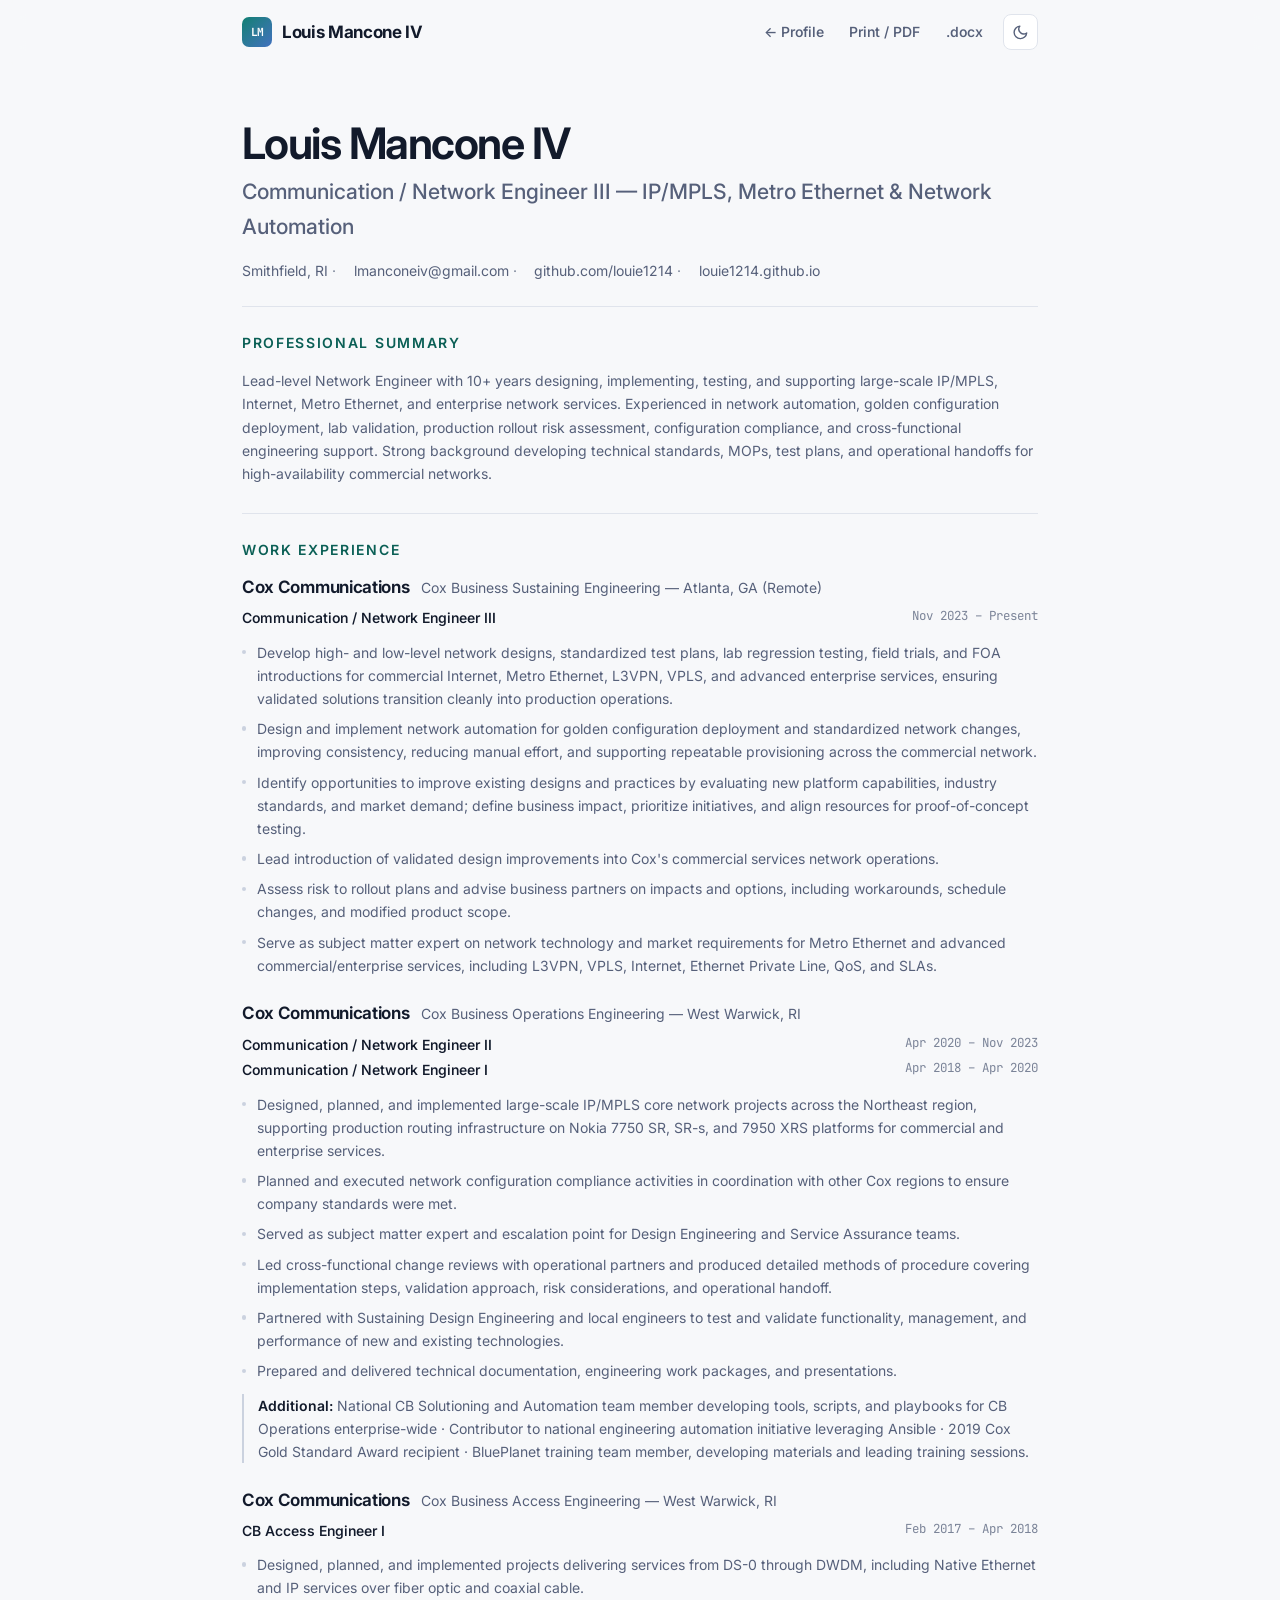
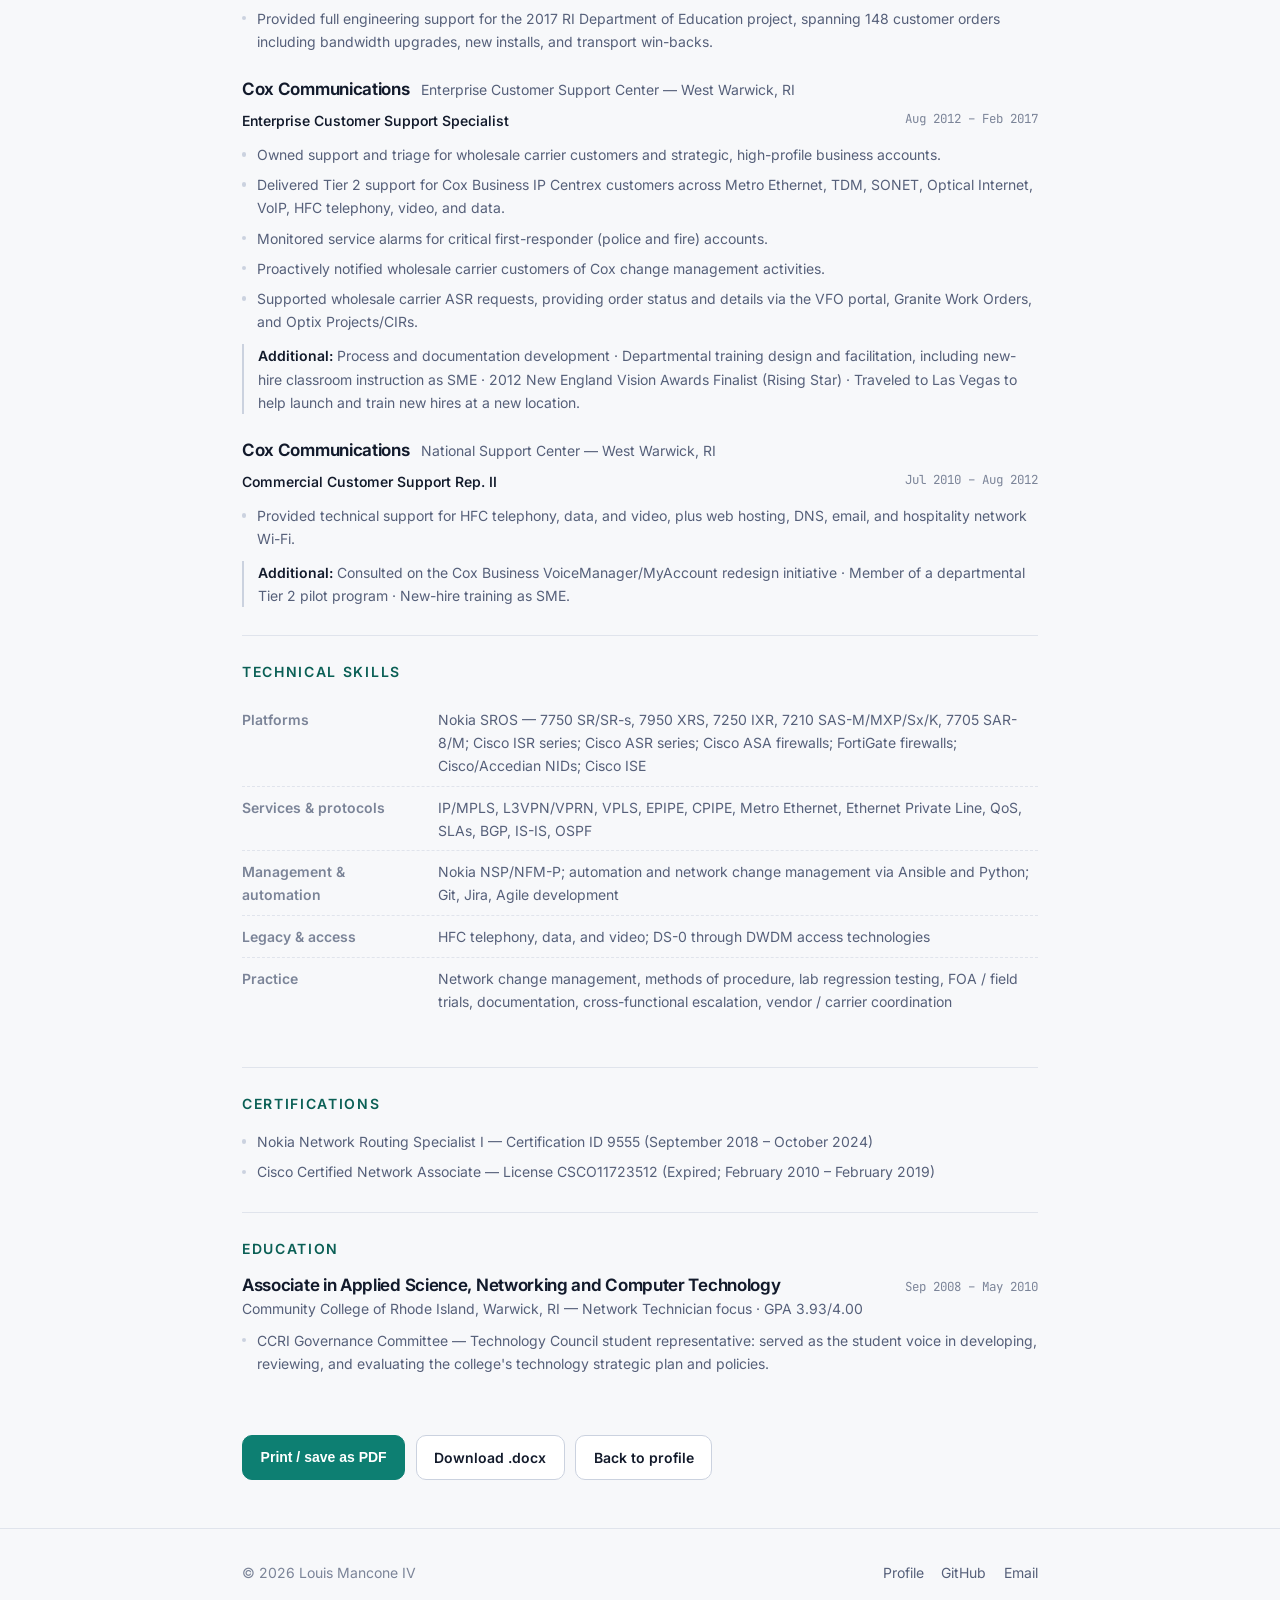
==== resume.html @ 304a7817 "Add baseline professional profile site Static GitHub Pages user site built from the résumé: a single" ====
<!DOCTYPE html>
<html lang="en">
<head>
<meta charset="utf-8">
<meta name="viewport" content="width=device-width, initial-scale=1">
<title>Résumé — Louis Mancone IV</title>
<meta name="description" content="Résumé of Louis Mancone IV — network engineer specializing in IP/MPLS, Metro Ethernet, enterprise services, and network automation.">
<meta name="author" content="Louis Mancone IV">
<link rel="canonical" href="https://louie1214.github.io/resume.html">
<link rel="icon" href="data:image/svg+xml,%3Csvg xmlns='http://www.w3.org/2000/svg' viewBox='0 0 32 32'%3E%3Crect width='32' height='32' rx='7' fill='%230d7f72'/%3E%3Ctext x='16' y='22' font-family='monospace' font-size='15' font-weight='700' fill='%23fff' text-anchor='middle'%3ELM%3C/text%3E%3C/svg%3E">

<link rel="preconnect" href="https://fonts.googleapis.com">
<link rel="preconnect" href="https://fonts.gstatic.com" crossorigin>
<link rel="stylesheet" href="https://fonts.googleapis.com/css2?family=Inter:wght@400;500;600;700&family=JetBrains+Mono:wght@400;600&display=swap">
<link rel="stylesheet" href="assets/css/site.css">

<style>
  .resume { --maxw: 860px; }
  .resume .wrap { max-width: 860px; }

  .cv-header { padding-block: clamp(2rem, 6vw, 3.25rem) 1.5rem; }
  .cv-header h1 { font-size: var(--step-3); letter-spacing: -.035em; }
  .cv-header .cv-title { font-size: var(--step-1); color: var(--text-muted); margin-top: .35rem; font-weight: 500; }
  .cv-contact {
    display: flex; flex-wrap: wrap; gap: .3rem 1.1rem;
    margin-top: .9rem; font-size: var(--step--1); color: var(--text-muted);
  }
  .cv-contact a { color: var(--text-muted); }
  .cv-contact a:hover { color: var(--accent-text); }
  .cv-contact li::after { content: " \00B7"; color: var(--text-faint); }
  .cv-contact li:last-child::after { content: ""; }
  .cv-contact { list-style: none; }

  .cv-section { padding-block: 1.75rem; border-top: 1px solid var(--line); }
  .cv-section > h2 {
    font-size: var(--step--1); text-transform: uppercase; letter-spacing: .12em;
    color: var(--accent-text); font-weight: 600; margin-bottom: 1.1rem;
  }

  .cv-entry { margin-bottom: 1.6rem; }
  .cv-entry:last-child { margin-bottom: 0; }
  .cv-entry-head { display: flex; flex-wrap: wrap; align-items: baseline; gap: .15rem .7rem; }
  .cv-entry-head h3 { font-size: var(--step-0); font-weight: 650; }
  .cv-entry-head .cv-where { color: var(--text-muted); font-size: var(--step--1); }
  .cv-entry-head .cv-when {
    margin-left: auto; color: var(--text-faint);
    font-family: var(--font-mono); font-size: .78rem; white-space: nowrap;
  }
  @media (max-width: 620px) { .cv-entry-head .cv-when { margin-left: 0; } }

  .cv-roles { margin: .45rem 0 .7rem; display: grid; gap: .15rem; }
  .cv-roles li {
    display: flex; gap: .7rem; flex-wrap: wrap;
    font-size: var(--step--1); font-weight: 550;
  }
  .cv-roles li span {
    margin-left: auto; color: var(--text-faint);
    font-family: var(--font-mono); font-size: .78rem; font-weight: 400; white-space: nowrap;
  }

  .cv-list { display: grid; gap: .45rem; color: var(--text-muted); font-size: var(--step--1); }
  .cv-list li { display: flex; gap: .65rem; }
  .cv-list li::before {
    content: ""; width: .28rem; height: .28rem; border-radius: 50%;
    background: var(--line-strong); flex: none; margin-top: .66em;
  }

  .cv-note {
    margin-top: .7rem; font-size: var(--step--1); color: var(--text-muted);
    padding-left: .9rem; border-left: 2px solid var(--line-strong);
  }
  .cv-note b { color: var(--text); font-weight: 600; }

  .cv-skill-row {
    display: grid; grid-template-columns: 11rem minmax(0, 1fr);
    gap: .4rem 1.25rem; padding-block: .55rem;
    border-bottom: 1px dashed var(--line);
    font-size: var(--step--1);
  }
  .cv-skill-row:last-child { border-bottom: none; }
  .cv-skill-row dt { color: var(--text-faint); font-weight: 600; }
  .cv-skill-row dd { margin: 0; color: var(--text-muted); }
  @media (max-width: 620px) { .cv-skill-row { grid-template-columns: 1fr; gap: .1rem; } }

  @media print {
    .cv-header { padding-block: 0 .6rem; }
    .cv-section { padding-block: .7rem; }
    .cv-entry { margin-bottom: .85rem; break-inside: avoid; }
    .cv-section > h2 { margin-bottom: .55rem; }
  }
</style>

<script>
  try {
    var t = localStorage.getItem('theme');
    if (t === 'light' || t === 'dark') document.documentElement.setAttribute('data-theme', t);
  } catch (e) {}
</script>
</head>
<body class="resume">

<a class="skip-link" href="#main">Skip to content</a>

<header class="site-header" id="siteHeader">
  <div class="wrap nav">
    <a class="brand" href="index.html"><span class="brand-mark" aria-hidden="true">LM</span> <span class="brand-name">Louis Mancone IV</span></a>
    <nav class="nav-links" aria-label="Site navigation">
      <a href="index.html">&larr; Profile</a>
      <a href="#" id="printBtn">Print / PDF</a>
      <a href="assets/Louis-Mancone-IV-Resume.docx" class="nav-hide-sm">.docx</a>
      <button class="theme-toggle" id="themeToggle" type="button" aria-label="Toggle color theme">
        <svg class="icon-moon" viewBox="0 0 24 24" fill="none" stroke="currentColor" stroke-width="2" stroke-linecap="round" stroke-linejoin="round" aria-hidden="true"><path d="M21 12.79A9 9 0 1 1 11.21 3 7 7 0 0 0 21 12.79z"/></svg>
        <svg class="icon-sun" viewBox="0 0 24 24" fill="none" stroke="currentColor" stroke-width="2" stroke-linecap="round" stroke-linejoin="round" aria-hidden="true"><circle cx="12" cy="12" r="4"/><path d="M12 2v2M12 20v2M4.93 4.93l1.41 1.41M17.66 17.66l1.41 1.41M2 12h2M20 12h2M6.34 17.66l-1.41 1.41M19.07 4.93l-1.41 1.41"/></svg>
      </button>
    </nav>
  </div>
</header>

<main id="main" class="wrap">

  <div class="cv-header">
    <h1>Louis Mancone IV</h1>
    <p class="cv-title">Communication / Network Engineer III &mdash; IP/MPLS, Metro Ethernet &amp; Network Automation</p>
    <ul class="cv-contact">
      <li>Smithfield, RI</li>
      <li><a href="mailto:lmanconeiv@gmail.com">lmanconeiv@gmail.com</a></li>
      <li><a href="https://github.com/louie1214">github.com/louie1214</a></li>
      <li><a href="https://louie1214.github.io/">louie1214.github.io</a></li>
    </ul>
  </div>

  <!-- SUMMARY -->
  <section class="cv-section">
    <h2>Professional summary</h2>
    <p style="color: var(--text-muted); font-size: var(--step--1);">
      Lead-level Network Engineer with 10+ years designing, implementing, testing, and supporting
      large-scale IP/MPLS, Internet, Metro Ethernet, and enterprise network services. Experienced in
      network automation, golden configuration deployment, lab validation, production rollout risk
      assessment, configuration compliance, and cross-functional engineering support. Strong background
      developing technical standards, MOPs, test plans, and operational handoffs for high-availability
      commercial networks.
    </p>
  </section>

  <!-- EXPERIENCE -->
  <section class="cv-section">
    <h2>Work experience</h2>

    <article class="cv-entry">
      <div class="cv-entry-head">
        <h3>Cox Communications</h3>
        <span class="cv-where">Cox Business Sustaining Engineering &mdash; Atlanta, GA (Remote)</span>
      </div>
      <ul class="cv-roles">
        <li>Communication / Network Engineer III <span>Nov 2023 &ndash; Present</span></li>
      </ul>
      <ul class="cv-list">
        <li>Develop high- and low-level network designs, standardized test plans, lab regression testing, field trials, and FOA introductions for commercial Internet, Metro Ethernet, L3VPN, VPLS, and advanced enterprise services, ensuring validated solutions transition cleanly into production operations.</li>
        <li>Design and implement network automation for golden configuration deployment and standardized network changes, improving consistency, reducing manual effort, and supporting repeatable provisioning across the commercial network.</li>
        <li>Identify opportunities to improve existing designs and practices by evaluating new platform capabilities, industry standards, and market demand; define business impact, prioritize initiatives, and align resources for proof-of-concept testing.</li>
        <li>Lead introduction of validated design improvements into Cox's commercial services network operations.</li>
        <li>Assess risk to rollout plans and advise business partners on impacts and options, including workarounds, schedule changes, and modified product scope.</li>
        <li>Serve as subject matter expert on network technology and market requirements for Metro Ethernet and advanced commercial/enterprise services, including L3VPN, VPLS, Internet, Ethernet Private Line, QoS, and SLAs.</li>
      </ul>
    </article>

    <article class="cv-entry">
      <div class="cv-entry-head">
        <h3>Cox Communications</h3>
        <span class="cv-where">Cox Business Operations Engineering &mdash; West Warwick, RI</span>
      </div>
      <ul class="cv-roles">
        <li>Communication / Network Engineer II <span>Apr 2020 &ndash; Nov 2023</span></li>
        <li>Communication / Network Engineer I <span>Apr 2018 &ndash; Apr 2020</span></li>
      </ul>
      <ul class="cv-list">
        <li>Designed, planned, and implemented large-scale IP/MPLS core network projects across the Northeast region, supporting production routing infrastructure on Nokia 7750 SR, SR-s, and 7950 XRS platforms for commercial and enterprise services.</li>
        <li>Planned and executed network configuration compliance activities in coordination with other Cox regions to ensure company standards were met.</li>
        <li>Served as subject matter expert and escalation point for Design Engineering and Service Assurance teams.</li>
        <li>Led cross-functional change reviews with operational partners and produced detailed methods of procedure covering implementation steps, validation approach, risk considerations, and operational handoff.</li>
        <li>Partnered with Sustaining Design Engineering and local engineers to test and validate functionality, management, and performance of new and existing technologies.</li>
        <li>Prepared and delivered technical documentation, engineering work packages, and presentations.</li>
      </ul>
      <p class="cv-note">
        <b>Additional:</b> National CB Solutioning and Automation team member developing tools, scripts, and
        playbooks for CB Operations enterprise-wide &middot; Contributor to national engineering automation
        initiative leveraging Ansible &middot; 2019 Cox Gold Standard Award recipient &middot; BluePlanet
        training team member, developing materials and leading training sessions.
      </p>
    </article>

    <article class="cv-entry">
      <div class="cv-entry-head">
        <h3>Cox Communications</h3>
        <span class="cv-where">Cox Business Access Engineering &mdash; West Warwick, RI</span>
      </div>
      <ul class="cv-roles">
        <li>CB Access Engineer I <span>Feb 2017 &ndash; Apr 2018</span></li>
      </ul>
      <ul class="cv-list">
        <li>Designed, planned, and implemented projects delivering services from DS-0 through DWDM, including Native Ethernet and IP services over fiber optic and coaxial cable.</li>
        <li>Provided full engineering support for the 2017 RI Department of Education project, spanning 148 customer orders including bandwidth upgrades, new installs, and transport win-backs.</li>
      </ul>
    </article>

    <article class="cv-entry">
      <div class="cv-entry-head">
        <h3>Cox Communications</h3>
        <span class="cv-where">Enterprise Customer Support Center &mdash; West Warwick, RI</span>
      </div>
      <ul class="cv-roles">
        <li>Enterprise Customer Support Specialist <span>Aug 2012 &ndash; Feb 2017</span></li>
      </ul>
      <ul class="cv-list">
        <li>Owned support and triage for wholesale carrier customers and strategic, high-profile business accounts.</li>
        <li>Delivered Tier 2 support for Cox Business IP Centrex customers across Metro Ethernet, TDM, SONET, Optical Internet, VoIP, HFC telephony, video, and data.</li>
        <li>Monitored service alarms for critical first-responder (police and fire) accounts.</li>
        <li>Proactively notified wholesale carrier customers of Cox change management activities.</li>
        <li>Supported wholesale carrier ASR requests, providing order status and details via the VFO portal, Granite Work Orders, and Optix Projects/CIRs.</li>
      </ul>
      <p class="cv-note">
        <b>Additional:</b> Process and documentation development &middot; Departmental training design and
        facilitation, including new-hire classroom instruction as SME &middot; 2012 New England Vision Awards
        Finalist (Rising Star) &middot; Traveled to Las Vegas to help launch and train new hires at a new location.
      </p>
    </article>

    <article class="cv-entry">
      <div class="cv-entry-head">
        <h3>Cox Communications</h3>
        <span class="cv-where">National Support Center &mdash; West Warwick, RI</span>
      </div>
      <ul class="cv-roles">
        <li>Commercial Customer Support Rep. II <span>Jul 2010 &ndash; Aug 2012</span></li>
      </ul>
      <ul class="cv-list">
        <li>Provided technical support for HFC telephony, data, and video, plus web hosting, DNS, email, and hospitality network Wi-Fi.</li>
      </ul>
      <p class="cv-note">
        <b>Additional:</b> Consulted on the Cox Business VoiceManager/MyAccount redesign initiative &middot;
        Member of a departmental Tier 2 pilot program &middot; New-hire training as SME.
      </p>
    </article>
  </section>

  <!-- SKILLS -->
  <section class="cv-section">
    <h2>Technical skills</h2>
    <dl>
      <div class="cv-skill-row">
        <dt>Platforms</dt>
        <dd>Nokia SROS &mdash; 7750 SR/SR-s, 7950 XRS, 7250 IXR, 7210 SAS-M/MXP/Sx/K, 7705 SAR-8/M; Cisco ISR series; Cisco ASR series; Cisco ASA firewalls; FortiGate firewalls; Cisco/Accedian NIDs; Cisco ISE</dd>
      </div>
      <div class="cv-skill-row">
        <dt>Services &amp; protocols</dt>
        <dd>IP/MPLS, L3VPN/VPRN, VPLS, EPIPE, CPIPE, Metro Ethernet, Ethernet Private Line, QoS, SLAs, BGP, IS-IS, OSPF</dd>
      </div>
      <div class="cv-skill-row">
        <dt>Management &amp; automation</dt>
        <dd>Nokia NSP/NFM-P; automation and network change management via Ansible and Python; Git, Jira, Agile development</dd>
      </div>
      <div class="cv-skill-row">
        <dt>Legacy &amp; access</dt>
        <dd>HFC telephony, data, and video; DS-0 through DWDM access technologies</dd>
      </div>
      <div class="cv-skill-row">
        <dt>Practice</dt>
        <dd>Network change management, methods of procedure, lab regression testing, FOA / field trials, documentation, cross-functional escalation, vendor / carrier coordination</dd>
      </div>
    </dl>
  </section>

  <!-- CERTIFICATIONS -->
  <section class="cv-section">
    <h2>Certifications</h2>
    <ul class="cv-list">
      <li>Nokia Network Routing Specialist I &mdash; Certification ID 9555 (September 2018 &ndash; October 2024)</li>
      <li>Cisco Certified Network Associate &mdash; License CSCO11723512 (Expired; February 2010 &ndash; February 2019)</li>
    </ul>
  </section>

  <!-- EDUCATION -->
  <section class="cv-section">
    <h2>Education</h2>
    <article class="cv-entry">
      <div class="cv-entry-head">
        <h3>Associate in Applied Science, Networking and Computer Technology</h3>
        <span class="cv-when">Sep 2008 &ndash; May 2010</span>
      </div>
      <p class="cv-where" style="color: var(--text-muted); font-size: var(--step--1);">
        Community College of Rhode Island, Warwick, RI &mdash; Network Technician focus &middot; GPA 3.93/4.00
      </p>
      <ul class="cv-list" style="margin-top:.5rem">
        <li>CCRI Governance Committee &mdash; Technology Council student representative: served as the student voice in developing, reviewing, and evaluating the college's technology strategic plan and policies.</li>
      </ul>
    </article>
  </section>

  <div class="cta-row no-print" style="padding-bottom: 3rem;">
    <button class="btn btn-primary" type="button" id="printBtn2">Print / save as PDF</button>
    <a class="btn" href="assets/Louis-Mancone-IV-Resume.docx">Download .docx</a>
    <a class="btn" href="index.html">Back to profile</a>
  </div>

</main>

<footer class="site-footer no-print">
  <div class="wrap footer-row">
    <span>&copy; <span id="year">2026</span> Louis Mancone IV</span>
    <nav aria-label="Footer">
      <a href="index.html">Profile</a>
      <a href="https://github.com/louie1214">GitHub</a>
      <a href="mailto:lmanconeiv@gmail.com">Email</a>
    </nav>
  </div>
</footer>

<script src="assets/js/site.js"></script>
<script>
  ['printBtn', 'printBtn2'].forEach(function (id) {
    var el = document.getElementById(id);
    if (el) {
      el.addEventListener('click', function (e) { e.preventDefault(); window.print(); });
    }
  });
</script>
</body>
</html>
---- assets/css/site.css ----
/* ==========================================================================
   Louis Mancone IV — professional profile
   tokens → base → layout → components → print
   ========================================================================== */

:root {
  color-scheme: light dark;

  /* light palette (default) */
  --bg:            #f7f8fa;
  --bg-elev:       #ffffff;
  --bg-sunken:     #eef0f4;
  --text:          #121a2b;
  --text-muted:    #56607a;
  --text-faint:    #7b8498;
  --line:          #e0e4ec;
  --line-strong:   #cbd2df;
  --accent:        #0d7f72;
  --accent-soft:   #e2f4f1;
  --accent-text:   #0a5f55;
  --accent-ink:    #ffffff;
  --shadow:        0 1px 2px rgba(16,24,40,.05), 0 8px 24px -12px rgba(16,24,40,.18);
  --shadow-lift:   0 2px 4px rgba(16,24,40,.06), 0 18px 40px -18px rgba(16,24,40,.28);

  --font-sans: "Inter", ui-sans-serif, system-ui, -apple-system, "Segoe UI", Roboto, Helvetica, Arial, sans-serif;
  --font-mono: "JetBrains Mono", ui-monospace, SFMono-Regular, Menlo, Consolas, monospace;

  --maxw: 1080px;
  --radius: 14px;
  --radius-sm: 9px;

  --step--1: clamp(.80rem, .77rem + .14vw, .875rem);
  --step-0:  clamp(.95rem, .91rem + .20vw, 1.0625rem);
  --step-1:  clamp(1.12rem, 1.05rem + .34vw, 1.33rem);
  --step-2:  clamp(1.38rem, 1.24rem + .66vw, 1.85rem);
  --step-3:  clamp(1.85rem, 1.55rem + 1.45vw, 3.0rem);
}

/* dark palette */
@media (prefers-color-scheme: dark) {
  :root:not([data-theme="light"]) {
    --bg:          #0b0f17;
    --bg-elev:     #121823;
    --bg-sunken:   #0e131d;
    --text:        #e6eaf2;
    --text-muted:  #9aa5bb;
    --text-faint:  #6f7a90;
    --line:        #1f2736;
    --line-strong: #2c3647;
    --accent:      #2dd4bf;
    --accent-soft: #10332f;
    --accent-text: #5eead4;
    --accent-ink:  #04221e;
    --shadow:      0 1px 2px rgba(0,0,0,.4), 0 8px 24px -12px rgba(0,0,0,.6);
    --shadow-lift: 0 2px 4px rgba(0,0,0,.45), 0 18px 40px -18px rgba(0,0,0,.75);
  }
}

:root[data-theme="dark"] {
  --bg:          #0b0f17;
  --bg-elev:     #121823;
  --bg-sunken:   #0e131d;
  --text:        #e6eaf2;
  --text-muted:  #9aa5bb;
  --text-faint:  #6f7a90;
  --line:        #1f2736;
  --line-strong: #2c3647;
  --accent:      #2dd4bf;
  --accent-soft: #10332f;
  --accent-text: #5eead4;
  --accent-ink:  #04221e;
  --shadow:      0 1px 2px rgba(0,0,0,.4), 0 8px 24px -12px rgba(0,0,0,.6);
  --shadow-lift: 0 2px 4px rgba(0,0,0,.45), 0 18px 40px -18px rgba(0,0,0,.75);
}

/* ---------- base ---------- */

*, *::before, *::after { box-sizing: border-box; }

html { scroll-behavior: smooth; scroll-padding-top: 5.5rem; }

@media (prefers-reduced-motion: reduce) {
  html { scroll-behavior: auto; }
  *, *::before, *::after { animation-duration: .01ms !important; transition-duration: .01ms !important; }
}

body {
  margin: 0;
  background: var(--bg);
  color: var(--text);
  font-family: var(--font-sans);
  font-size: var(--step-0);
  line-height: 1.65;
  -webkit-font-smoothing: antialiased;
  text-rendering: optimizeLegibility;
}

h1, h2, h3, h4 { line-height: 1.2; margin: 0; font-weight: 650; letter-spacing: -.018em; }
p { margin: 0; }
ul { margin: 0; padding: 0; list-style: none; }

a { color: var(--accent-text); text-decoration: none; }
a:hover { text-decoration: underline; text-underline-offset: 3px; }

:focus-visible { outline: 2px solid var(--accent); outline-offset: 3px; border-radius: 4px; }

img { max-width: 100%; display: block; }

.visually-hidden {
  position: absolute; width: 1px; height: 1px; padding: 0; margin: -1px;
  overflow: hidden; clip: rect(0 0 0 0); white-space: nowrap; border: 0;
}

.skip-link {
  position: absolute; left: 50%; top: .5rem; transform: translate(-50%, -300%);
  background: var(--accent); color: var(--accent-ink);
  padding: .6rem 1rem; border-radius: 8px;
  z-index: 100; font-weight: 600; transition: transform .15s ease;
}
.skip-link:focus { transform: translate(-50%, 0); }

/* ---------- layout ---------- */

.wrap {
  width: 100%;
  max-width: var(--maxw);
  margin-inline: auto;
  padding-inline: clamp(1.1rem, 4vw, 2rem);
}

.section { padding-block: clamp(3rem, 7vw, 5.5rem); }
.section + .section { border-top: 1px solid var(--line); }

.section-head {
  display: flex; align-items: baseline; gap: 1rem;
  margin-bottom: 2.25rem; flex-wrap: wrap;
}
.section-head h2 { font-size: var(--step-2); }
.section-kicker {
  font-family: var(--font-mono);
  font-size: var(--step--1);
  letter-spacing: .09em;
  text-transform: uppercase;
  color: var(--accent-text);
}
.section-note { color: var(--text-faint); font-size: var(--step--1); margin-left: auto; }

/* ---------- header ---------- */

.site-header {
  position: sticky; top: 0; z-index: 50;
  background: color-mix(in srgb, var(--bg) 84%, transparent);
  backdrop-filter: saturate(160%) blur(12px);
  border-bottom: 1px solid transparent;
  transition: border-color .2s ease;
}
.site-header[data-stuck="true"] { border-bottom-color: var(--line); }

.nav { display: flex; align-items: center; gap: 1rem; min-height: 4rem; }

.brand {
  font-weight: 700; letter-spacing: -.02em; color: var(--text);
  display: inline-flex; align-items: center; gap: .6rem;
  white-space: nowrap;
}
.brand:hover { text-decoration: none; }

/* on narrow screens the monogram carries the identity alone, so the nav row fits */
@media (max-width: 600px) { .brand-name { display: none; } }
.brand-mark {
  width: 1.9rem; height: 1.9rem; flex: none;
  border-radius: 7px;
  background: linear-gradient(135deg, var(--accent), color-mix(in srgb, var(--accent) 40%, #6366f1));
  color: var(--accent-ink);
  display: grid; place-items: center;
  font-family: var(--font-mono); font-size: .7rem; font-weight: 700;
}

.nav-links { display: flex; gap: .2rem; margin-left: auto; align-items: center; }
.nav-links a {
  color: var(--text-muted);
  font-size: var(--step--1);
  font-weight: 550;
  padding: .45rem .7rem;
  border-radius: 8px;
}
.nav-links a:hover { color: var(--text); background: var(--bg-sunken); text-decoration: none; }
.nav-links a[aria-current="true"] { color: var(--accent-text); background: var(--accent-soft); }

@media (max-width: 780px) { .nav-hide-sm { display: none !important; } }

.theme-toggle {
  margin-left: .35rem;
  width: 2.2rem; height: 2.2rem; flex: none;
  display: grid; place-items: center;
  border: 1px solid var(--line); border-radius: 8px;
  background: var(--bg-elev); color: var(--text-muted);
  cursor: pointer;
}
.theme-toggle:hover { color: var(--text); border-color: var(--line-strong); }
.theme-toggle svg { width: 1.05rem; height: 1.05rem; }
.theme-toggle .icon-sun { display: none; }
.theme-toggle .icon-moon { display: block; }
@media (prefers-color-scheme: dark) {
  :root:not([data-theme="light"]) .theme-toggle .icon-sun { display: block; }
  :root:not([data-theme="light"]) .theme-toggle .icon-moon { display: none; }
}
:root[data-theme="dark"] .theme-toggle .icon-sun { display: block; }
:root[data-theme="dark"] .theme-toggle .icon-moon { display: none; }
:root[data-theme="light"] .theme-toggle .icon-sun { display: none; }
:root[data-theme="light"] .theme-toggle .icon-moon { display: block; }

/* ---------- hero ---------- */

.hero {
  padding-block: clamp(3rem, 9vw, 6rem) clamp(2.5rem, 6vw, 4rem);
  position: relative; overflow: hidden;
}
.hero::before {
  content: ""; position: absolute; inset: -40% -20% auto -20%; height: 70vh; pointer-events: none;
  background: radial-gradient(58% 55% at 22% 38%, color-mix(in srgb, var(--accent) 16%, transparent), transparent 72%);
}
.hero > * { position: relative; }

.hero-eyebrow {
  display: inline-flex; align-items: center; gap: .5rem;
  font-family: var(--font-mono); font-size: var(--step--1);
  color: var(--accent-text);
  background: var(--accent-soft);
  border: 1px solid color-mix(in srgb, var(--accent) 28%, transparent);
  padding: .3rem .75rem; border-radius: 999px;
  margin-bottom: 1.4rem;
}
.dot { width: .45rem; height: .45rem; border-radius: 50%; background: var(--accent); flex: none; }

.hero h1 { font-size: var(--step-3); letter-spacing: -.035em; font-weight: 700; }
.hero-role { font-size: var(--step-1); font-weight: 550; margin-top: .55rem; }
.hero-lede { margin-top: 1.2rem; max-width: 62ch; color: var(--text-muted); }

.hero-meta {
  display: flex; flex-wrap: wrap; gap: .4rem 1.25rem;
  margin-top: 1.1rem; color: var(--text-faint); font-size: var(--step--1);
}
.hero-meta span, .hero-meta a { display: inline-flex; align-items: center; gap: .4rem; }
.hero-meta a { color: var(--text-faint); }
.hero-meta a:hover { color: var(--accent-text); }
.hero-meta svg { width: .95rem; height: .95rem; opacity: .85; }

.cta-row { display: flex; flex-wrap: wrap; gap: .65rem; margin-top: 2rem; }

.btn {
  display: inline-flex; align-items: center; gap: .5rem;
  padding: .62rem 1.1rem; border-radius: 10px;
  font-size: var(--step--1); font-weight: 600;
  border: 1px solid var(--line-strong);
  background: var(--bg-elev); color: var(--text);
  cursor: pointer;
  transition: transform .12s ease, box-shadow .15s ease, border-color .15s ease;
}
.btn:hover { text-decoration: none; transform: translateY(-1px); box-shadow: var(--shadow); border-color: var(--accent); }
.btn svg { width: 1rem; height: 1rem; }
.btn-primary { background: var(--accent); border-color: var(--accent); color: var(--accent-ink); }
.btn-primary:hover { box-shadow: var(--shadow-lift); }

/* ---------- stat strip ---------- */

.stats {
  display: grid; gap: 1px;
  grid-template-columns: repeat(auto-fit, minmax(165px, 1fr));
  background: var(--line);
  border: 1px solid var(--line);
  border-radius: var(--radius);
  overflow: hidden;
  margin-top: 3rem;
}
.stat { background: var(--bg-elev); padding: 1.15rem 1.25rem; }
.stat dt { font-size: var(--step--1); color: var(--text-faint); margin-bottom: .3rem; }
.stat dd { margin: 0; font-size: var(--step-1); font-weight: 650; letter-spacing: -.02em; }

/* ---------- prose / two column ---------- */

.prose { max-width: 68ch; color: var(--text-muted); display: grid; gap: 1.05rem; }
.prose strong { color: var(--text); font-weight: 600; }

.two-col {
  display: grid; gap: clamp(1.5rem, 4vw, 3rem);
  grid-template-columns: minmax(0, 1.55fr) minmax(0, 1fr);
  align-items: start;
}
@media (max-width: 860px) { .two-col { grid-template-columns: 1fr; } }

.aside-card {
  background: var(--bg-elev); border: 1px solid var(--line);
  border-radius: var(--radius); padding: 1.35rem 1.45rem; box-shadow: var(--shadow);
}
.aside-card h3 { font-size: var(--step-0); margin-bottom: .9rem; }
.aside-card ul { display: grid; gap: .6rem; }
.aside-card li { display: flex; gap: .65rem; font-size: var(--step--1); color: var(--text-muted); }
.aside-card li::before { content: "\25B8"; color: var(--accent); flex: none; }

/* ---------- timeline ---------- */

.job { position: relative; padding-left: 2.1rem; padding-bottom: 2.6rem; }
.job:last-child { padding-bottom: 0; }
.job::before {
  content: ""; position: absolute; left: .4rem; top: .55rem; bottom: -.4rem;
  width: 1px; background: var(--line-strong);
}
.job:last-child::before { display: none; }
.job::after {
  content: ""; position: absolute; left: 0; top: .42rem;
  width: .82rem; height: .82rem; border-radius: 50%;
  background: var(--bg); border: 2px solid var(--line-strong);
}
.job[data-current="true"]::after {
  border-color: var(--accent); background: var(--accent);
  box-shadow: 0 0 0 4px var(--accent-soft);
}

.job-head { display: flex; flex-wrap: wrap; align-items: baseline; gap: .25rem .9rem; }
.job-org { font-size: var(--step-1); font-weight: 650; letter-spacing: -.02em; }
.job-unit { color: var(--text-muted); font-size: var(--step--1); }
.job-loc { color: var(--text-faint); font-size: var(--step--1); margin-left: auto; }
@media (max-width: 640px) { .job-loc { margin-left: 0; } }

.roles { display: flex; flex-wrap: wrap; gap: .4rem; margin: .85rem 0 1rem; }
.role-chip {
  display: inline-flex; align-items: baseline; gap: .5rem;
  border: 1px solid var(--line); border-radius: 999px;
  padding: .22rem .75rem; font-size: var(--step--1);
  background: var(--bg-elev);
}
.role-chip b { font-weight: 600; }
.role-chip span { color: var(--text-faint); font-family: var(--font-mono); font-size: .78em; }
.role-chip[data-current="true"] {
  border-color: color-mix(in srgb, var(--accent) 45%, transparent);
  background: var(--accent-soft);
}
.role-chip[data-current="true"] span { color: var(--accent-text); }

.bullets { display: grid; gap: .6rem; color: var(--text-muted); }
.bullets li { display: flex; gap: .7rem; }
.bullets li::before {
  content: ""; width: .32rem; height: .32rem; border-radius: 50%;
  background: var(--line-strong); flex: none; margin-top: .62em;
}

.job-extra {
  margin-top: 1rem; padding: .75rem .95rem;
  border-left: 2px solid var(--accent);
  background: var(--bg-sunken);
  border-radius: 0 var(--radius-sm) var(--radius-sm) 0;
  font-size: var(--step--1); color: var(--text-muted);
}
.job-extra b { color: var(--text); font-weight: 600; }

/* ---------- skills ---------- */

.skill-grid { display: grid; gap: 1rem; grid-template-columns: repeat(auto-fit, minmax(270px, 1fr)); }
.skill-card {
  background: var(--bg-elev); border: 1px solid var(--line);
  border-radius: var(--radius); padding: 1.25rem 1.3rem;
}
.skill-card h3 {
  font-size: var(--step--1); text-transform: uppercase; letter-spacing: .07em;
  color: var(--text-faint); margin-bottom: .9rem; font-weight: 600;
}
.tags { display: flex; flex-wrap: wrap; gap: .4rem; }
.tag {
  font-size: var(--step--1); font-family: var(--font-mono);
  padding: .2rem .55rem; border-radius: 6px;
  background: var(--bg-sunken); border: 1px solid var(--line);
  color: var(--text-muted);
}
.tag[data-strong="true"] {
  color: var(--accent-text); background: var(--accent-soft);
  border-color: color-mix(in srgb, var(--accent) 28%, transparent);
}

/* ---------- projects ---------- */

.project-grid { display: grid; gap: 1rem; grid-template-columns: repeat(auto-fit, minmax(290px, 1fr)); }
.project {
  display: flex; flex-direction: column; gap: .7rem;
  background: var(--bg-elev); border: 1px solid var(--line);
  border-radius: var(--radius); padding: 1.3rem 1.35rem;
  transition: transform .14s ease, box-shadow .16s ease, border-color .16s ease;
}
.project:hover { transform: translateY(-2px); box-shadow: var(--shadow-lift); border-color: var(--line-strong); }
.project h3 { font-size: var(--step-0); }
.project p { color: var(--text-muted); font-size: var(--step--1); flex: 1; }
.project-link { font-size: var(--step--1); font-weight: 600; display: inline-flex; align-items: center; gap: .35rem; }

/* ---------- credentials ---------- */

.cred-grid { display: grid; gap: 1rem; grid-template-columns: repeat(auto-fit, minmax(300px, 1fr)); }
.cred {
  background: var(--bg-elev); border: 1px solid var(--line);
  border-radius: var(--radius); padding: 1.25rem 1.3rem;
}
.cred h3 { font-size: var(--step-0); margin-bottom: .25rem; }
.cred-sub { color: var(--text-muted); font-size: var(--step--1); }
.cred-meta { color: var(--text-faint); font-size: var(--step--1); font-family: var(--font-mono); margin-top: .5rem; }
.badge {
  display: inline-block; font-size: .7rem; font-weight: 600; letter-spacing: .05em; text-transform: uppercase;
  padding: .12rem .45rem; border-radius: 5px; margin-left: .5rem; vertical-align: .14em;
  background: var(--bg-sunken); color: var(--text-faint); border: 1px solid var(--line);
}
.badge[data-tone="expired"] {
  color: #b4532a;
  border-color: color-mix(in srgb, #b4532a 30%, transparent);
  background: color-mix(in srgb, #b4532a 10%, transparent);
}

/* ---------- contact ---------- */

.contact-card {
  background: var(--bg-elev); border: 1px solid var(--line); border-radius: var(--radius);
  padding: clamp(1.6rem, 4vw, 2.6rem); box-shadow: var(--shadow);
  display: grid; gap: 1.5rem; grid-template-columns: minmax(0,1fr) auto; align-items: center;
}
@media (max-width: 780px) { .contact-card { grid-template-columns: 1fr; } }
.contact-card h2 { font-size: var(--step-2); margin-bottom: .6rem; }
.contact-card p { color: var(--text-muted); max-width: 48ch; }

/* ---------- footer ---------- */

.site-footer { border-top: 1px solid var(--line); padding-block: 2rem; color: var(--text-faint); font-size: var(--step--1); }
.footer-row { display: flex; flex-wrap: wrap; gap: .75rem 1.5rem; align-items: center; }
.footer-row nav { margin-left: auto; display: flex; gap: 1.1rem; }
.site-footer a { color: var(--text-muted); }

/* ---------- reveal on scroll ---------- */

.reveal { opacity: 0; transform: translateY(12px); transition: opacity .5s ease, transform .5s ease; }
.reveal.is-visible { opacity: 1; transform: none; }
@media (prefers-reduced-motion: reduce) { .reveal { opacity: 1; transform: none; transition: none; } }

/* ---------- print ---------- */

@media print {
  :root {
    --bg: #fff; --bg-elev: #fff; --bg-sunken: #fff;
    --text: #000; --text-muted: #222; --text-faint: #444;
    --line: #bbb; --line-strong: #999;
    --accent: #000; --accent-text: #000; --accent-soft: #fff; --accent-ink: #fff;
    --shadow: none; --shadow-lift: none;
  }
  .site-header, .theme-toggle, .cta-row, .site-footer, .no-print { display: none !important; }
  .hero::before { display: none; }
  body { font-size: 10.5pt; line-height: 1.42; }
  .section { padding-block: .9rem; border-top: none; }
  .hero { padding-block: 0 1rem; }
  .job { padding-bottom: 1rem; break-inside: avoid; }
  .project, .skill-card, .cred, .aside-card, .stat { break-inside: avoid; box-shadow: none; }
  .reveal { opacity: 1; transform: none; }
  a { color: #000; text-decoration: none; }
}
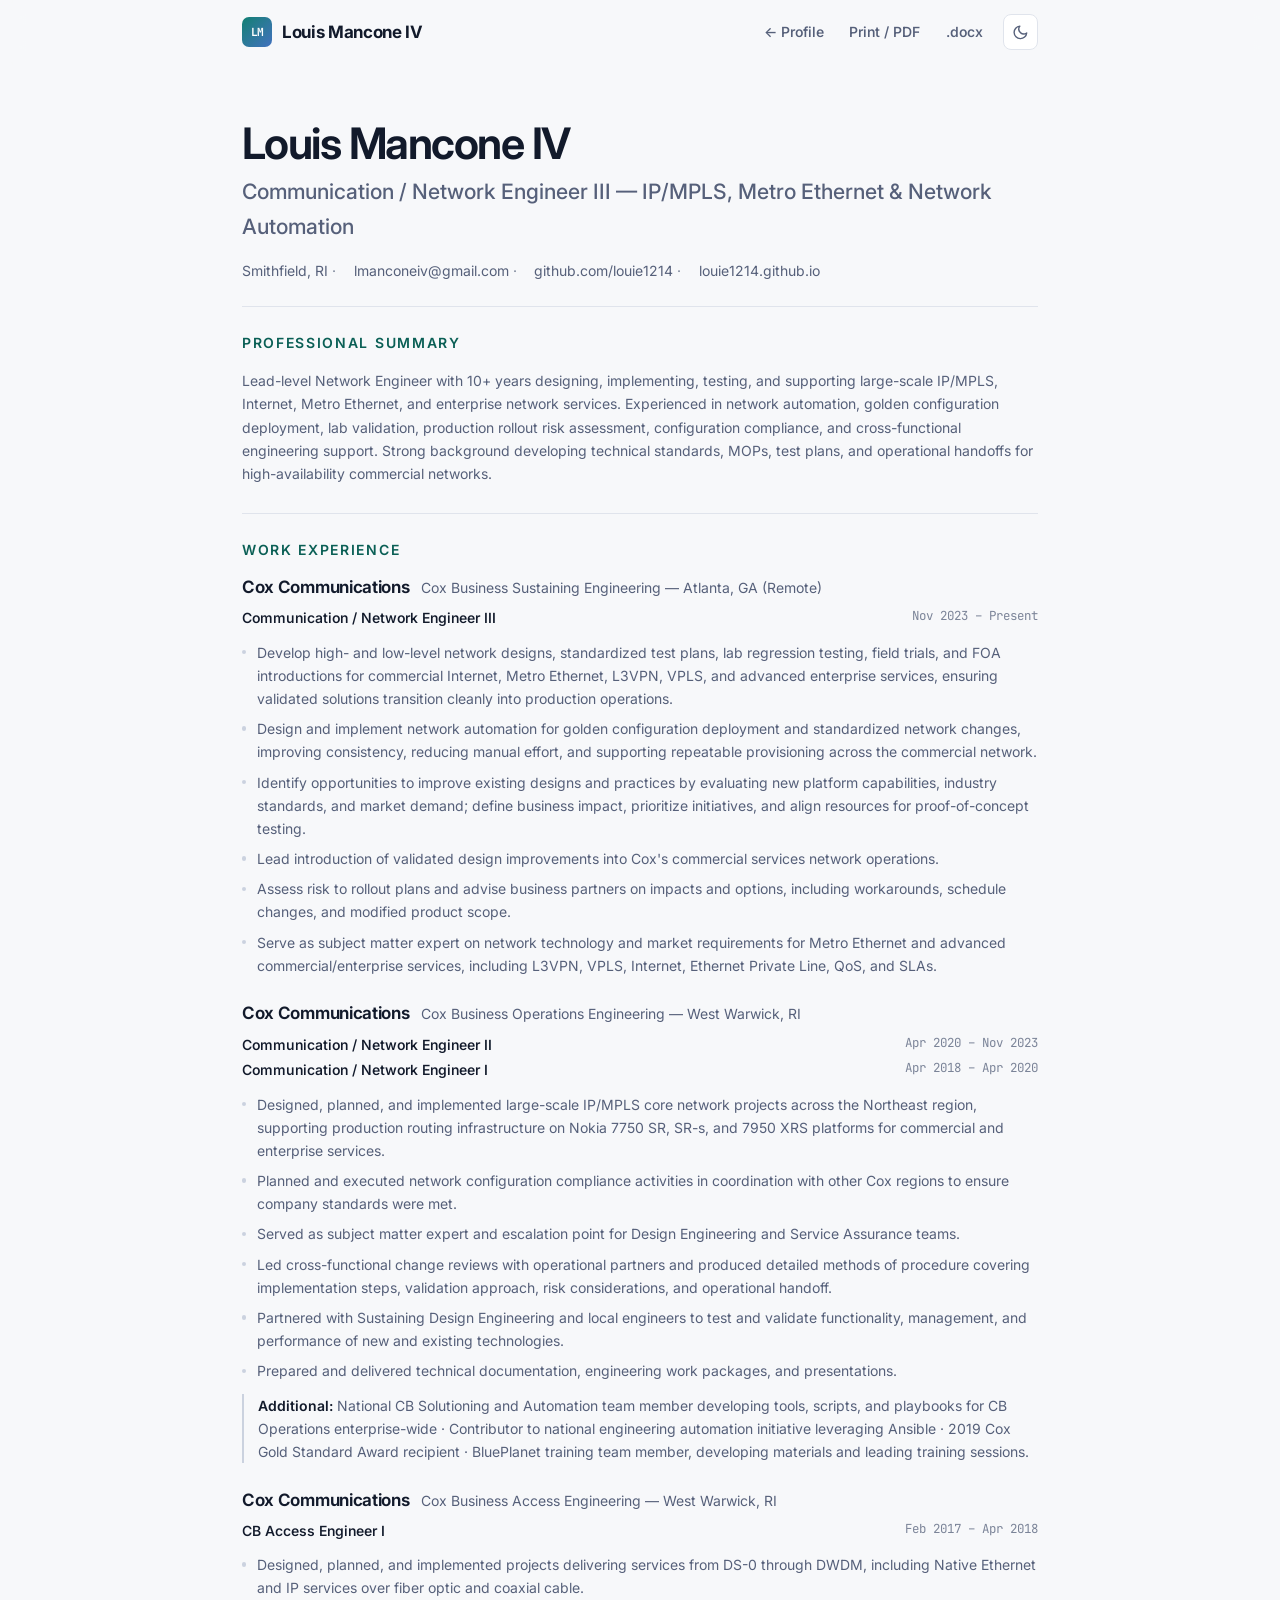
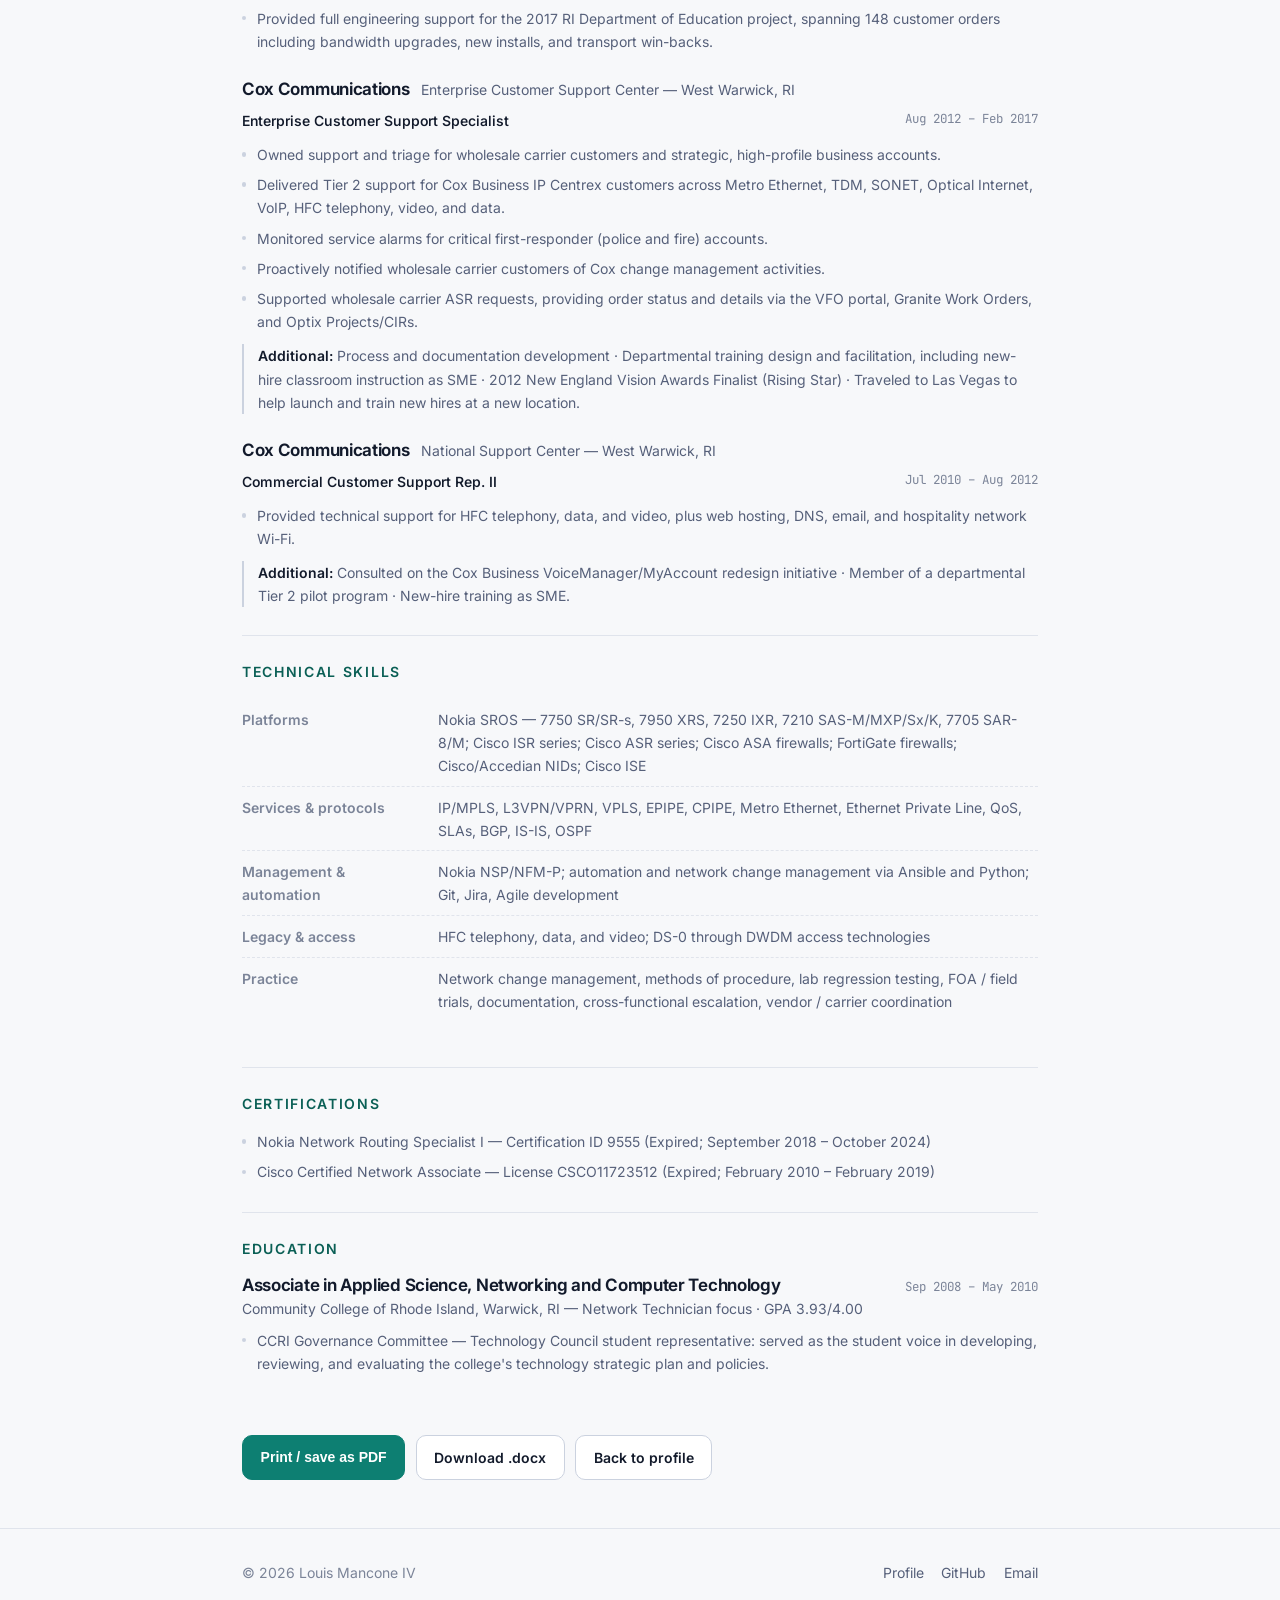
==== commit a4220b55: "Mark Nokia NRS I certification as expired Matches the treatment already used for the CCNA on both pa" ====
--- a/resume.html
+++ b/resume.html
@@ -274,7 +274,7 @@
   <section class="cv-section">
     <h2>Certifications</h2>
     <ul class="cv-list">
-      <li>Nokia Network Routing Specialist I &mdash; Certification ID 9555 (September 2018 &ndash; October 2024)</li>
+      <li>Nokia Network Routing Specialist I &mdash; Certification ID 9555 (Expired; September 2018 &ndash; October 2024)</li>
       <li>Cisco Certified Network Associate &mdash; License CSCO11723512 (Expired; February 2010 &ndash; February 2019)</li>
     </ul>
   </section>
--- a/assets/css/site.css
+++ b/assets/css/site.css
@@ -391,6 +391,48 @@
 .project p { color: var(--text-muted); font-size: var(--step--1); flex: 1; }
 .project-link { font-size: var(--step--1); font-weight: 600; display: inline-flex; align-items: center; gap: .35rem; }
 
+/* the lead project gets the full row and a capability column */
+.project-feature {
+  grid-column: 1 / -1;
+  display: grid;
+  grid-template-columns: minmax(0, 1.2fr) minmax(0, 1fr);
+  gap: clamp(1.25rem, 3vw, 2.5rem);
+  align-items: start;
+  padding: clamp(1.4rem, 3vw, 1.9rem);
+  border-color: color-mix(in srgb, var(--accent) 32%, var(--line));
+}
+@media (max-width: 800px) { .project-feature { grid-template-columns: 1fr; } }
+
+.project-feature > div { display: flex; flex-direction: column; gap: .75rem; }
+.project-feature h3 { font-size: var(--step-1); }
+.project-feature p { flex: 0; }
+
+.project-flag {
+  align-self: flex-start;
+  font-family: var(--font-mono); font-size: .7rem;
+  letter-spacing: .09em; text-transform: uppercase;
+  color: var(--accent-text); background: var(--accent-soft);
+  border: 1px solid color-mix(in srgb, var(--accent) 28%, transparent);
+  padding: .18rem .6rem; border-radius: 999px;
+}
+
+.capability-head {
+  font-size: var(--step--1); text-transform: uppercase; letter-spacing: .07em;
+  color: var(--text-faint); font-weight: 600; margin-bottom: .2rem;
+}
+.capabilities { display: grid; gap: .5rem; }
+/* these items mix a bold label with running text, so the marker is positioned
+   rather than made a flex sibling — otherwise the label wraps as its own column */
+.capabilities li {
+  position: relative; padding-left: 1.1rem;
+  font-size: var(--step--1); color: var(--text-muted);
+}
+.capabilities li::before {
+  content: "\25B8"; position: absolute; left: 0; top: 0;
+  color: var(--accent);
+}
+.capabilities b { color: var(--text); font-weight: 600; }
+
 /* ---------- credentials ---------- */
 
 .cred-grid { display: grid; gap: 1rem; grid-template-columns: repeat(auto-fit, minmax(300px, 1fr)); }
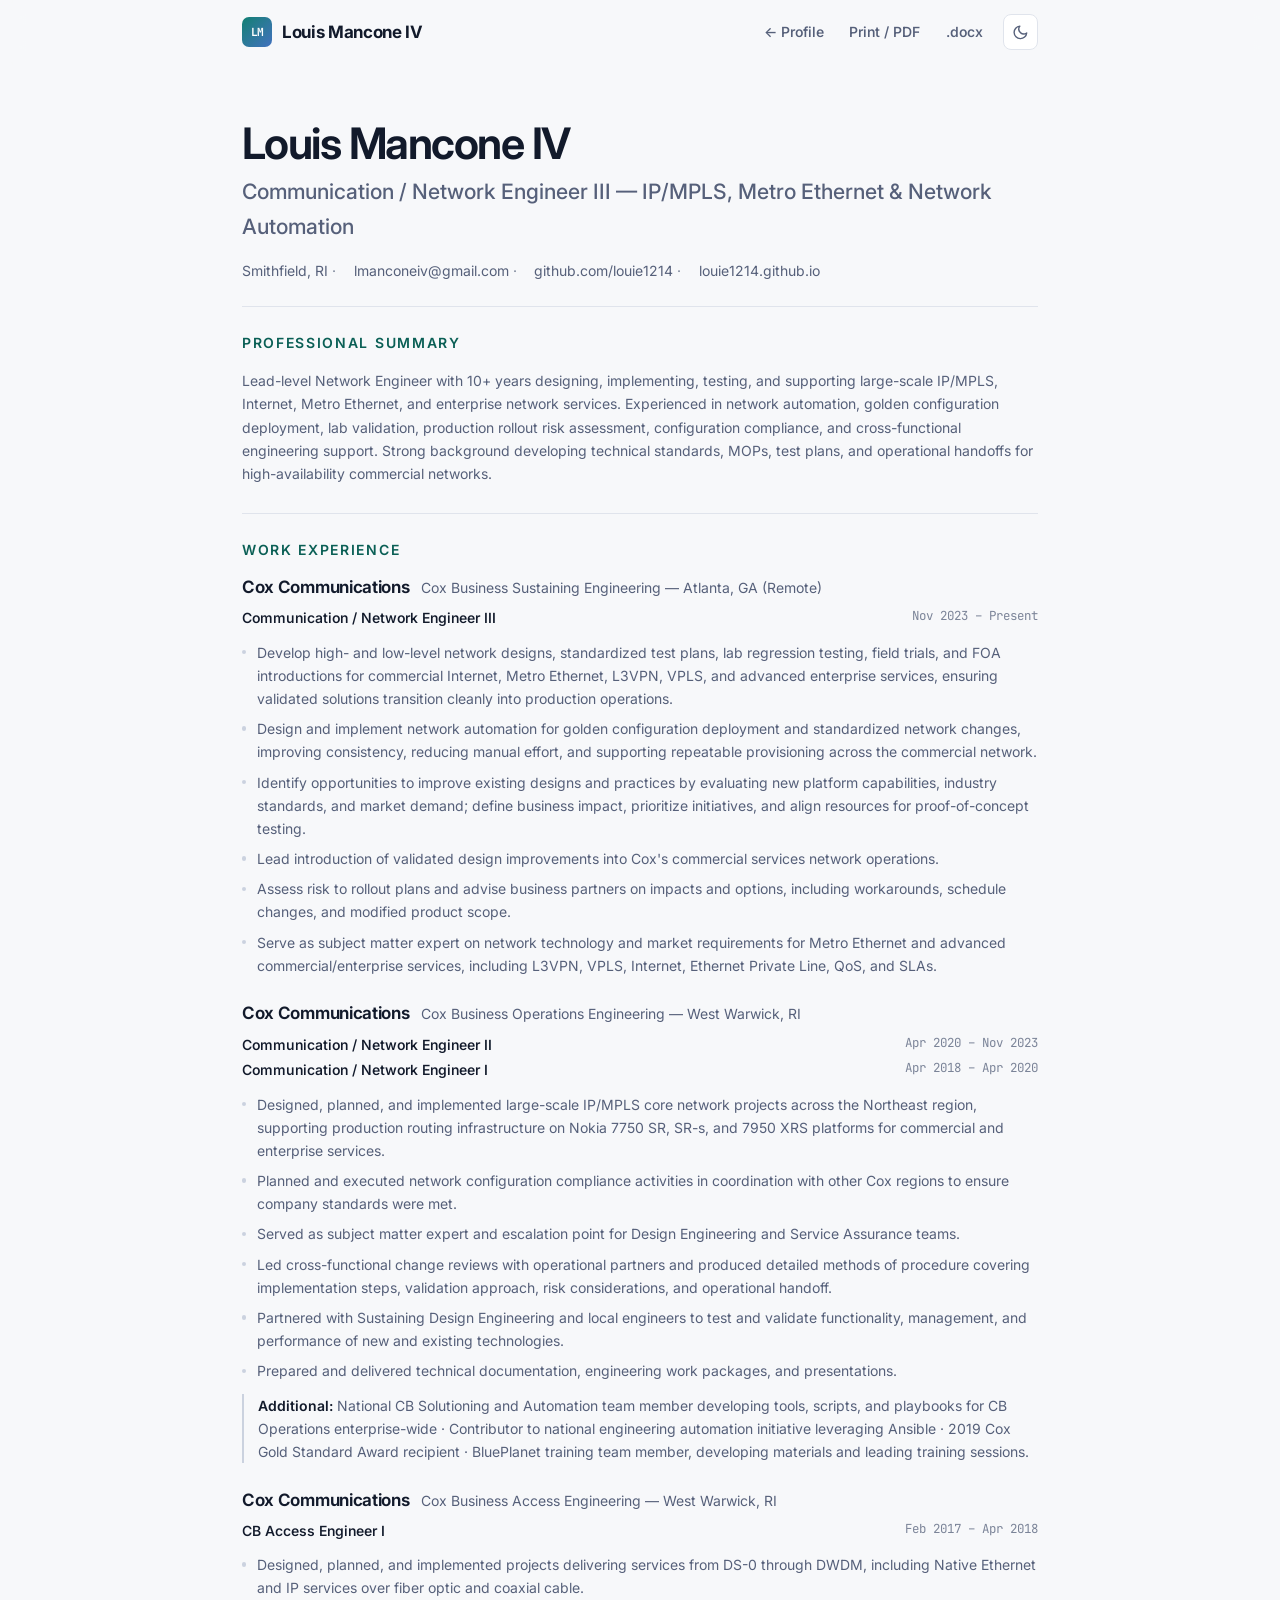
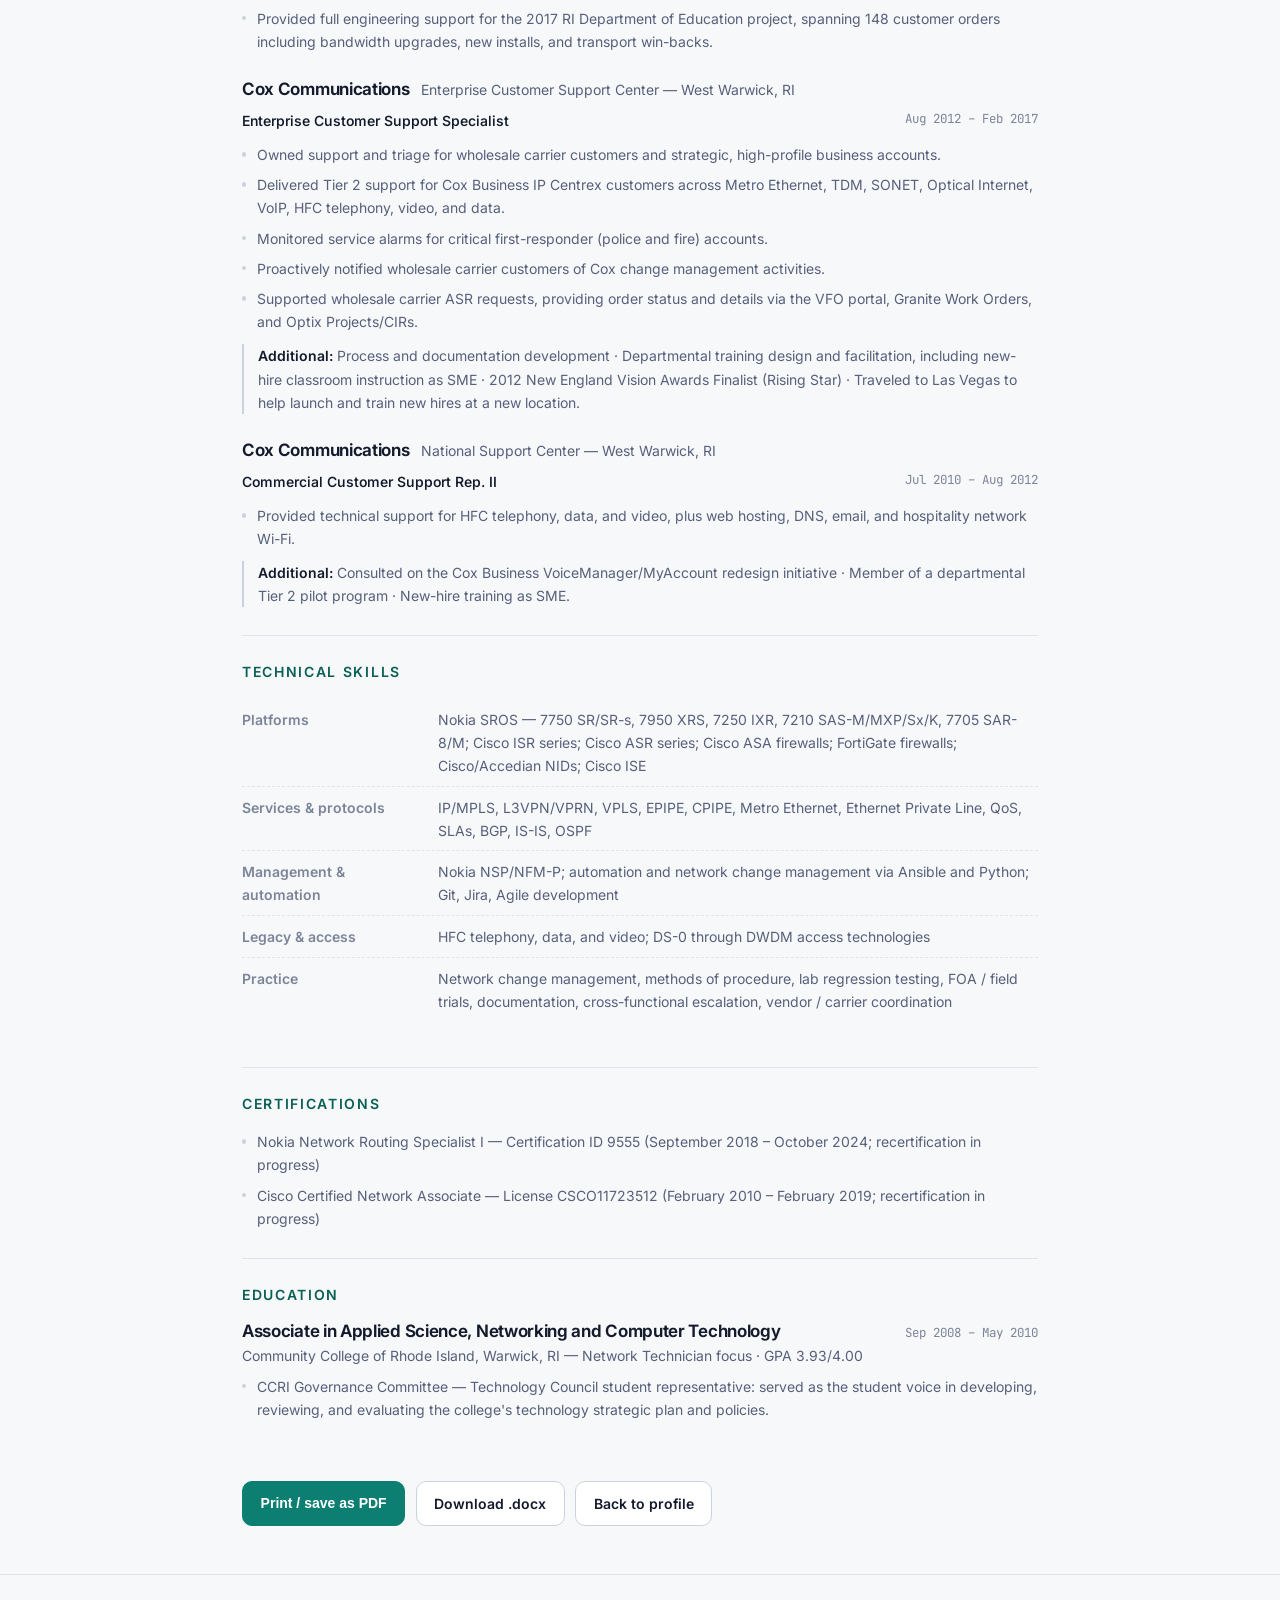
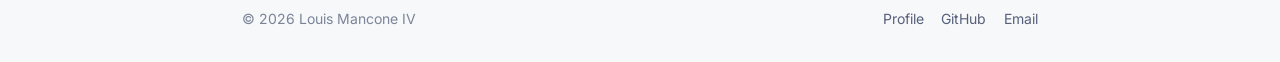
==== commit 9b527fe3: "Tag both certifications as recertification in progress Adds a "progress" badge tone alongside the ex" ====
--- a/resume.html
+++ b/resume.html
@@ -274,8 +274,8 @@
   <section class="cv-section">
     <h2>Certifications</h2>
     <ul class="cv-list">
-      <li>Nokia Network Routing Specialist I &mdash; Certification ID 9555 (Expired; September 2018 &ndash; October 2024)</li>
-      <li>Cisco Certified Network Associate &mdash; License CSCO11723512 (Expired; February 2010 &ndash; February 2019)</li>
+      <li>Nokia Network Routing Specialist I &mdash; Certification ID 9555 (September 2018 &ndash; October 2024; recertification in progress)</li>
+      <li>Cisco Certified Network Associate &mdash; License CSCO11723512 (February 2010 &ndash; February 2019; recertification in progress)</li>
     </ul>
   </section>
 
--- a/assets/css/site.css
+++ b/assets/css/site.css
@@ -448,10 +448,16 @@
   padding: .12rem .45rem; border-radius: 5px; margin-left: .5rem; vertical-align: .14em;
   background: var(--bg-sunken); color: var(--text-faint); border: 1px solid var(--line);
 }
+.badge + .badge { margin-left: .35rem; }
 .badge[data-tone="expired"] {
   color: #b4532a;
   border-color: color-mix(in srgb, #b4532a 30%, transparent);
   background: color-mix(in srgb, #b4532a 10%, transparent);
+}
+.badge[data-tone="progress"] {
+  color: var(--accent-text);
+  border-color: color-mix(in srgb, var(--accent) 35%, transparent);
+  background: var(--accent-soft);
 }
 
 /* ---------- contact ---------- */
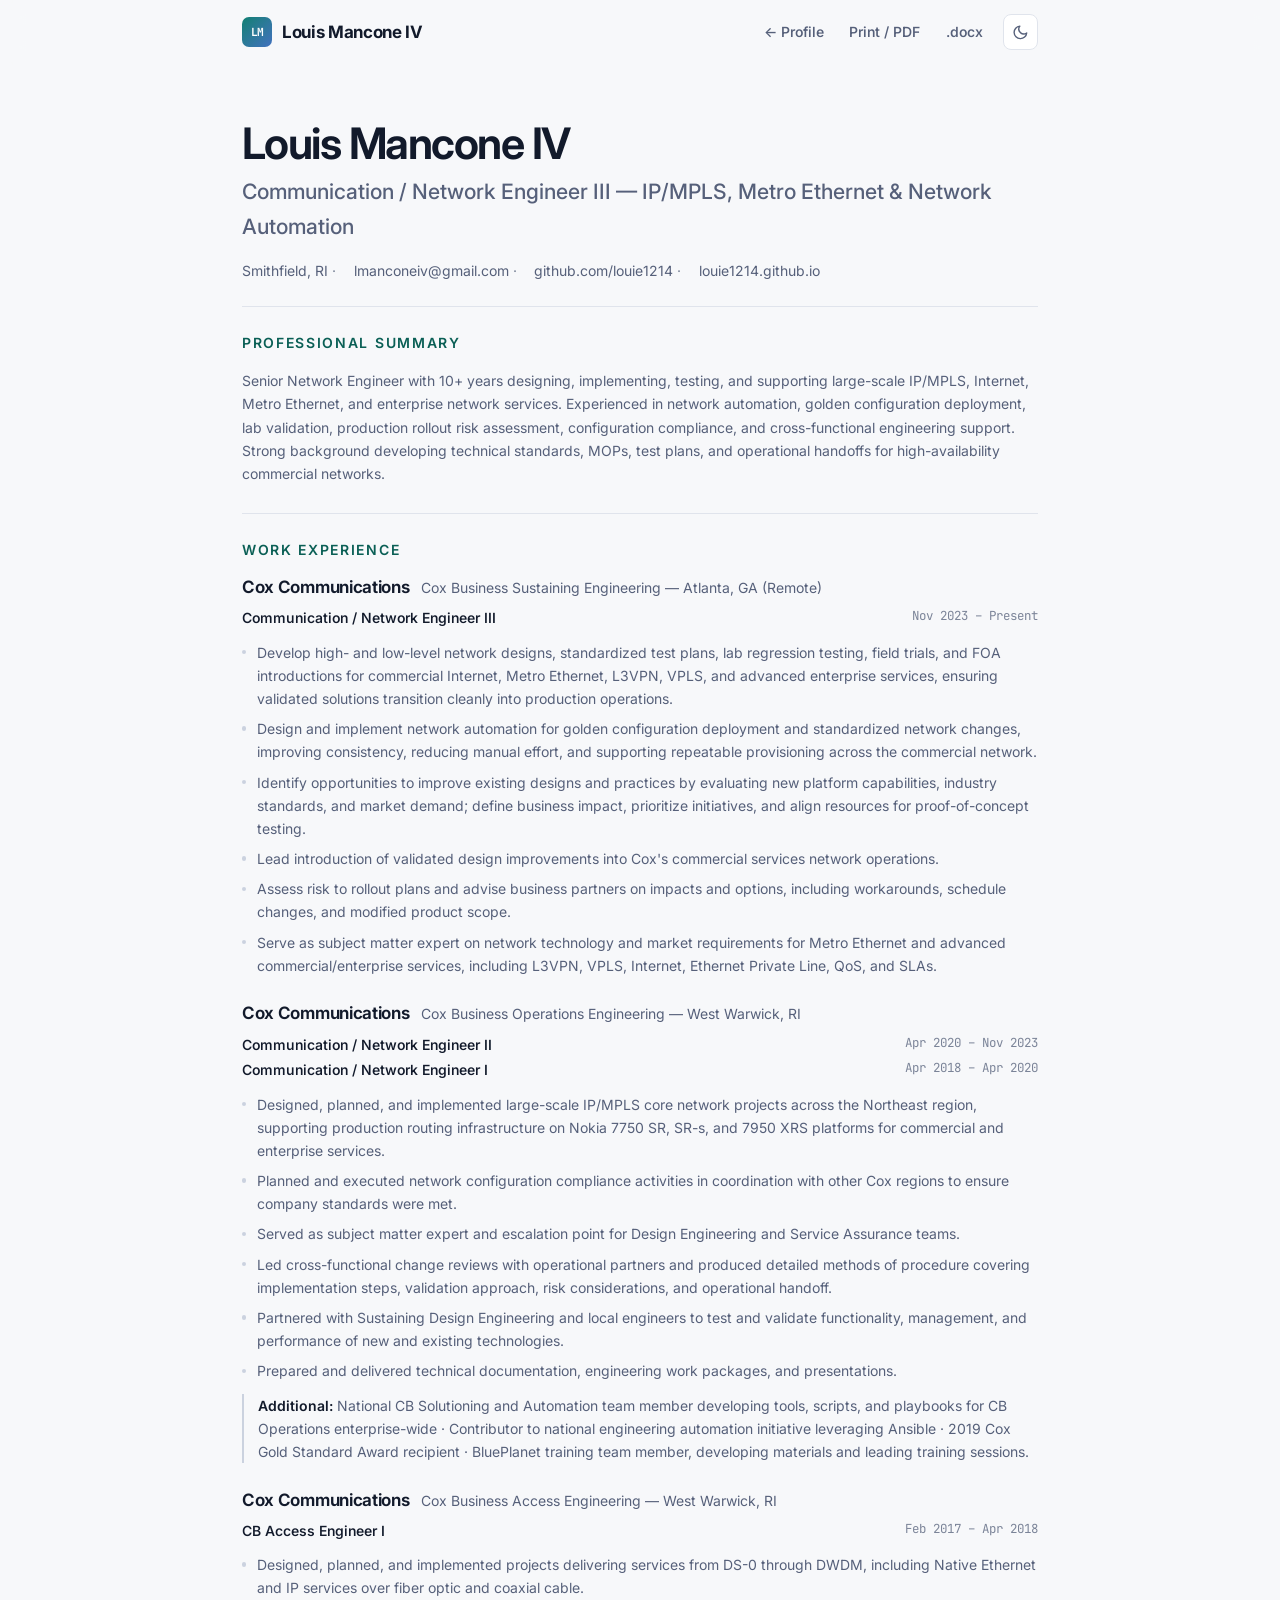
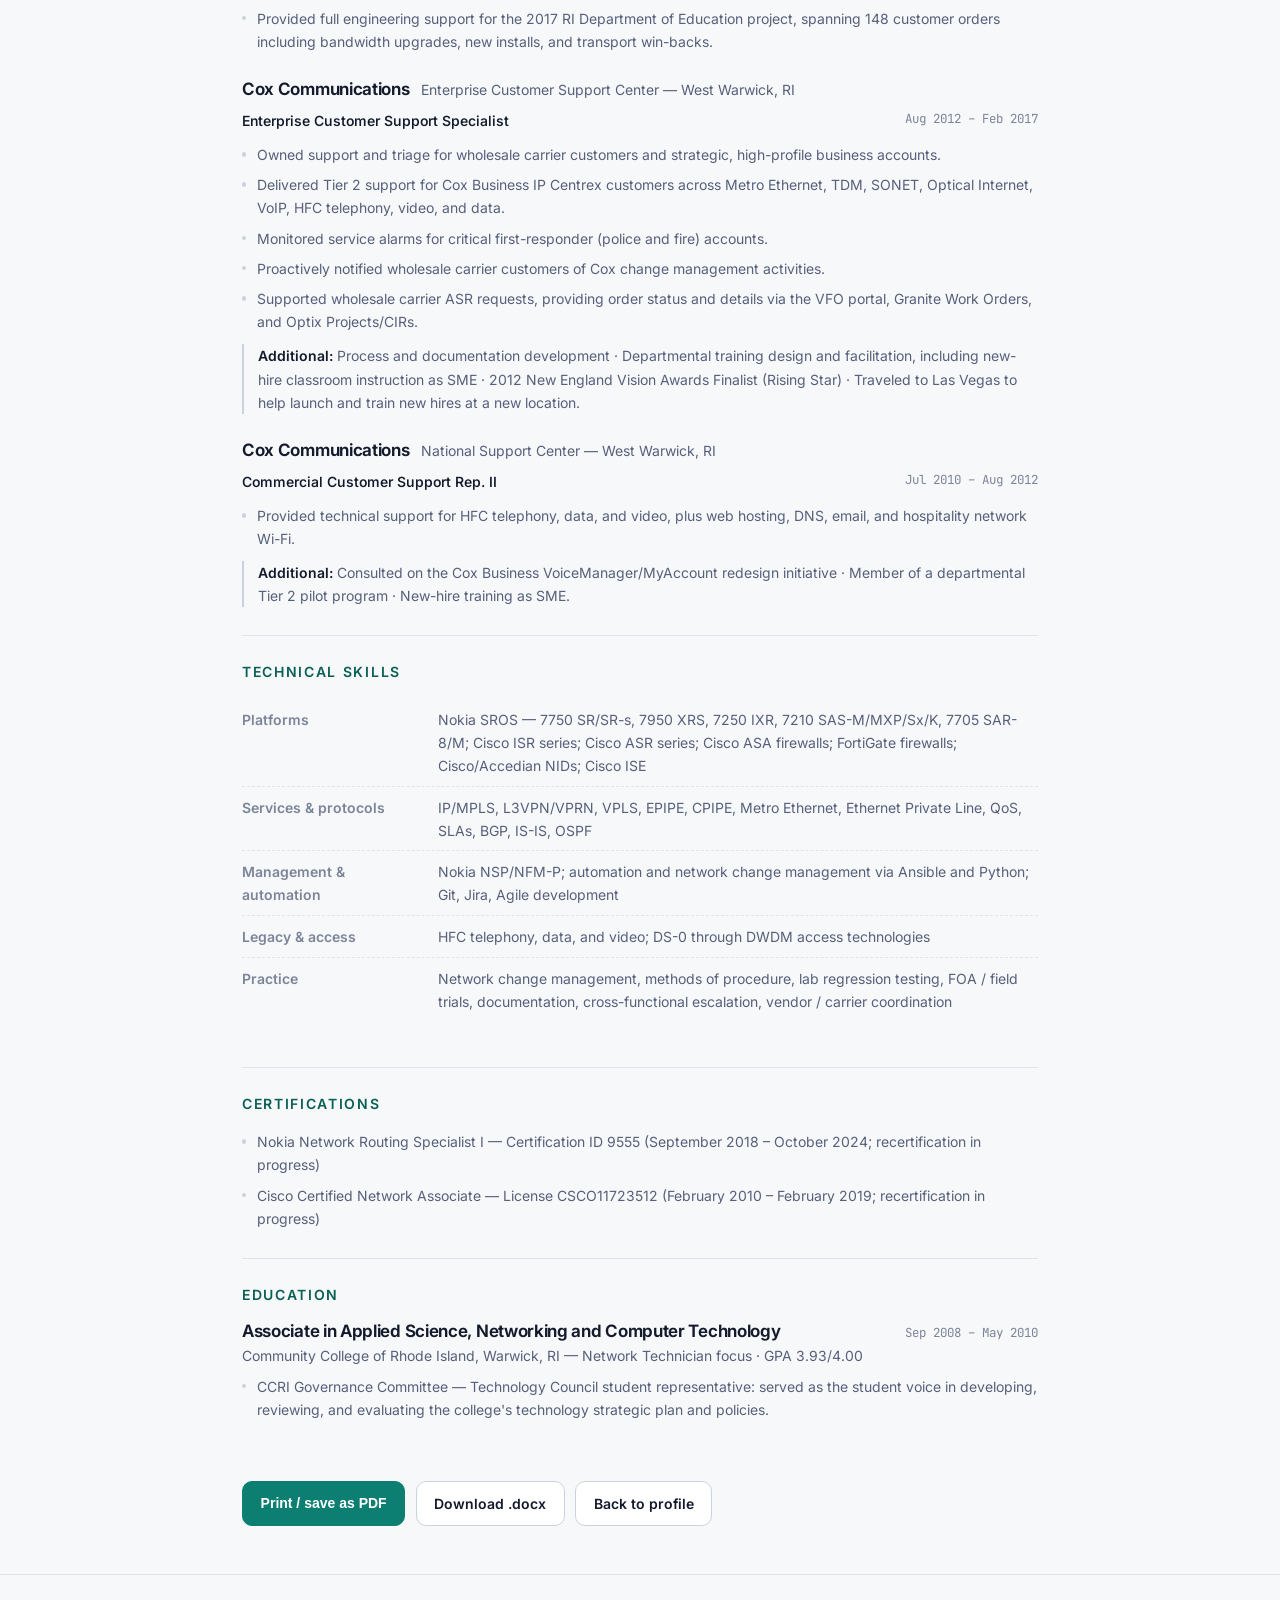
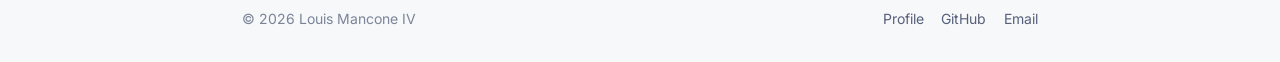
==== commit b2a36eca: "Reposition as senior carrying lead responsibilities; fix Cox tenure Tenure at Cox is sixteen years, " ====
--- a/resume.html
+++ b/resume.html
@@ -133,7 +133,7 @@
   <section class="cv-section">
     <h2>Professional summary</h2>
     <p style="color: var(--text-muted); font-size: var(--step--1);">
-      Lead-level Network Engineer with 10+ years designing, implementing, testing, and supporting
+      Senior Network Engineer with 10+ years designing, implementing, testing, and supporting
       large-scale IP/MPLS, Internet, Metro Ethernet, and enterprise network services. Experienced in
       network automation, golden configuration deployment, lab validation, production rollout risk
       assessment, configuration compliance, and cross-functional engineering support. Strong background
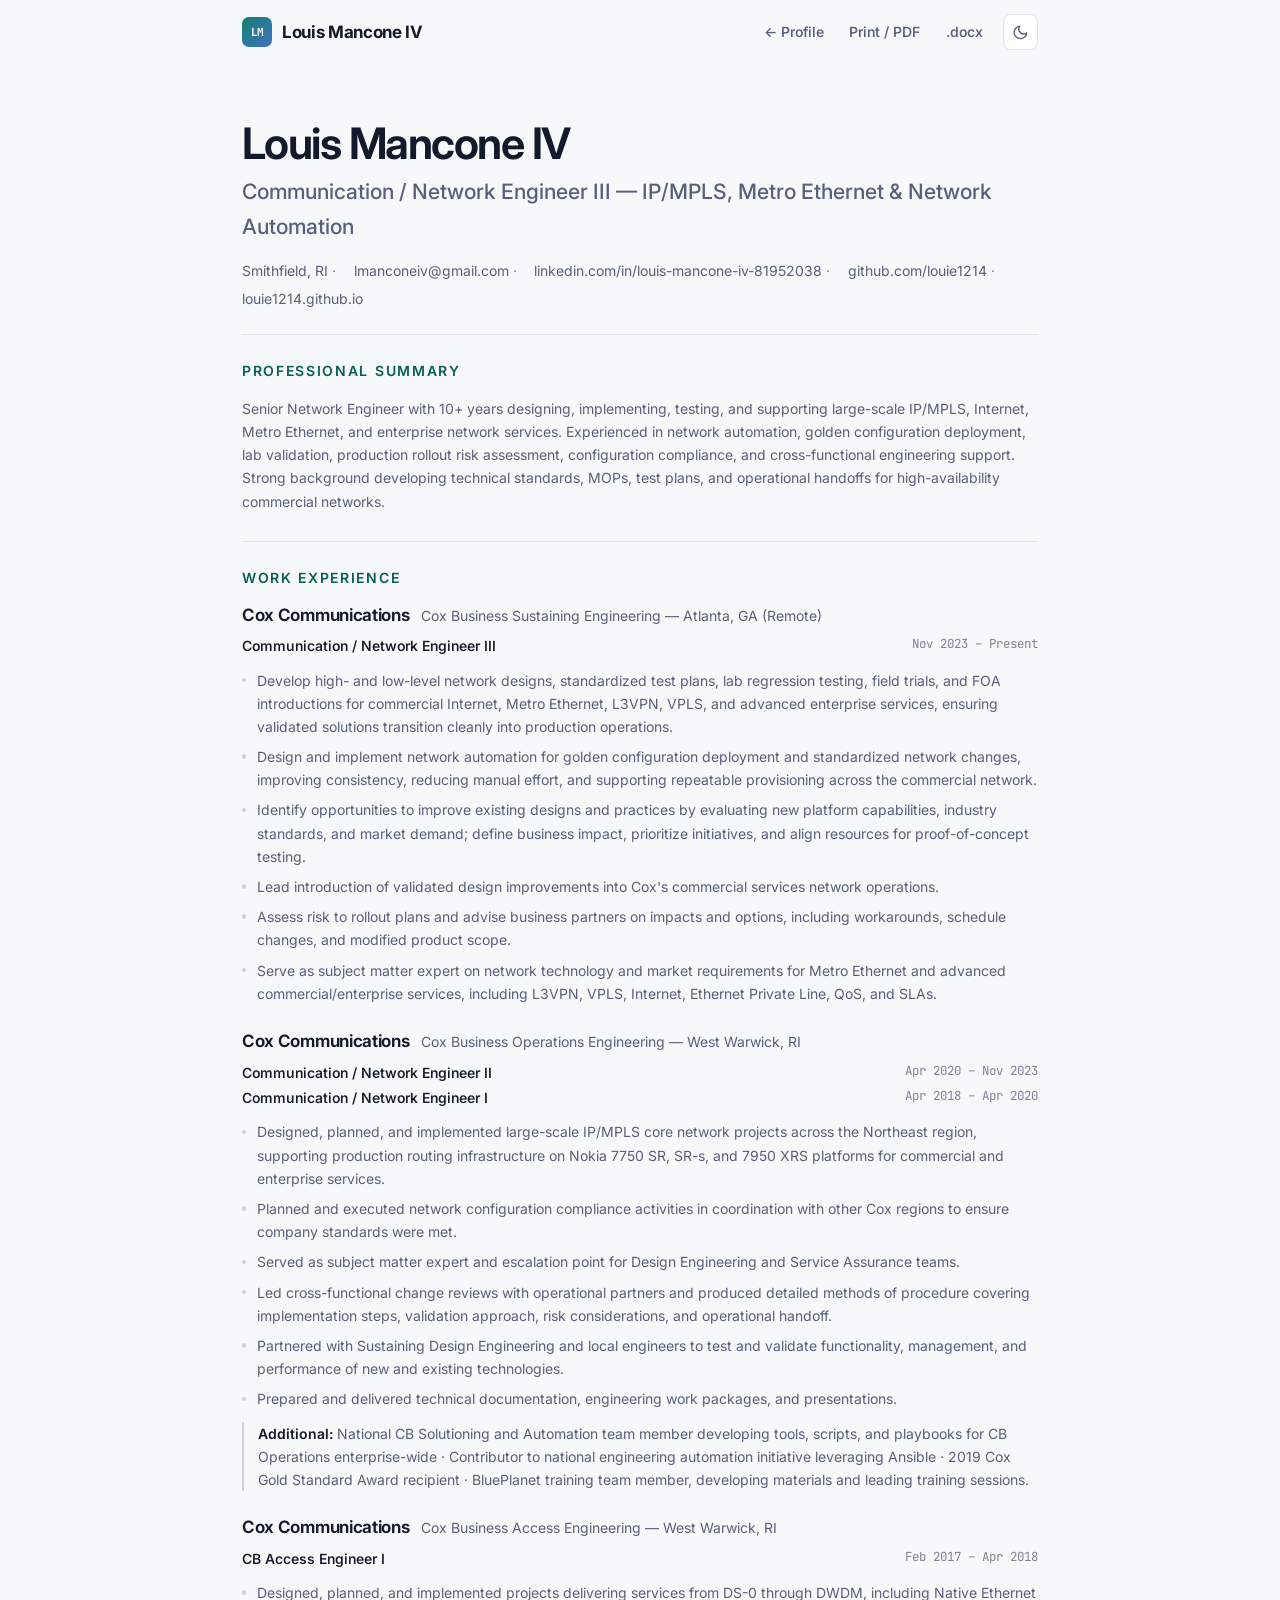
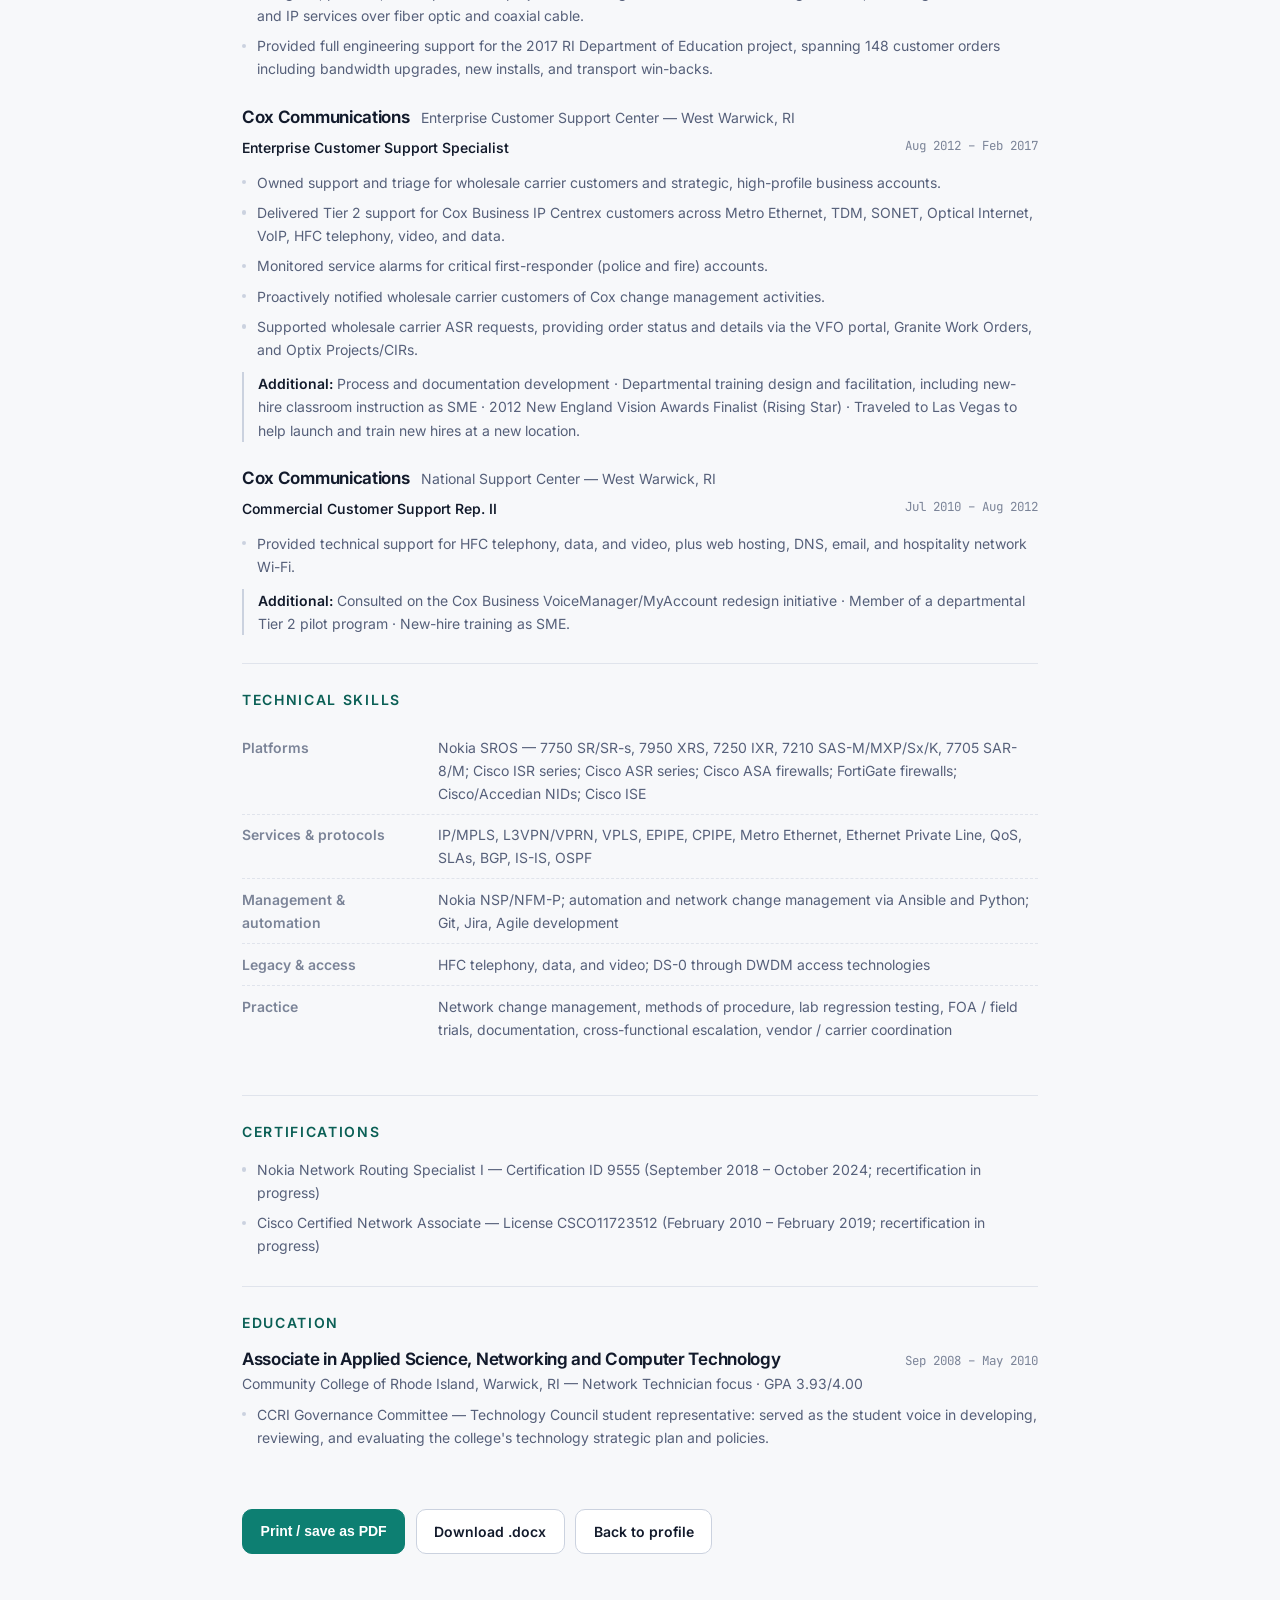
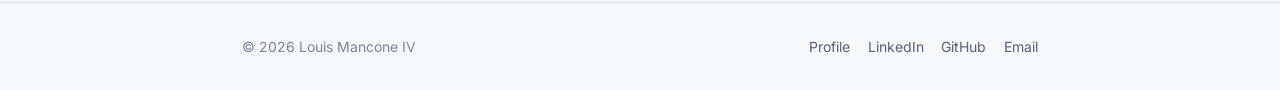
==== commit f79a6b3e: "Add LinkedIn profile link Hero CTA row and footer on the profile, contact line and footer on the rés" ====
--- a/resume.html
+++ b/resume.html
@@ -124,6 +124,7 @@
     <ul class="cv-contact">
       <li>Smithfield, RI</li>
       <li><a href="mailto:lmanconeiv@gmail.com">lmanconeiv@gmail.com</a></li>
+      <li><a href="https://www.linkedin.com/in/louis-mancone-iv-81952038">linkedin.com/in/louis-mancone-iv-81952038</a></li>
       <li><a href="https://github.com/louie1214">github.com/louie1214</a></li>
       <li><a href="https://louie1214.github.io/">louie1214.github.io</a></li>
     </ul>
@@ -309,6 +310,7 @@
     <span>&copy; <span id="year">2026</span> Louis Mancone IV</span>
     <nav aria-label="Footer">
       <a href="index.html">Profile</a>
+      <a href="https://www.linkedin.com/in/louis-mancone-iv-81952038">LinkedIn</a>
       <a href="https://github.com/louie1214">GitHub</a>
       <a href="mailto:lmanconeiv@gmail.com">Email</a>
     </nav>
